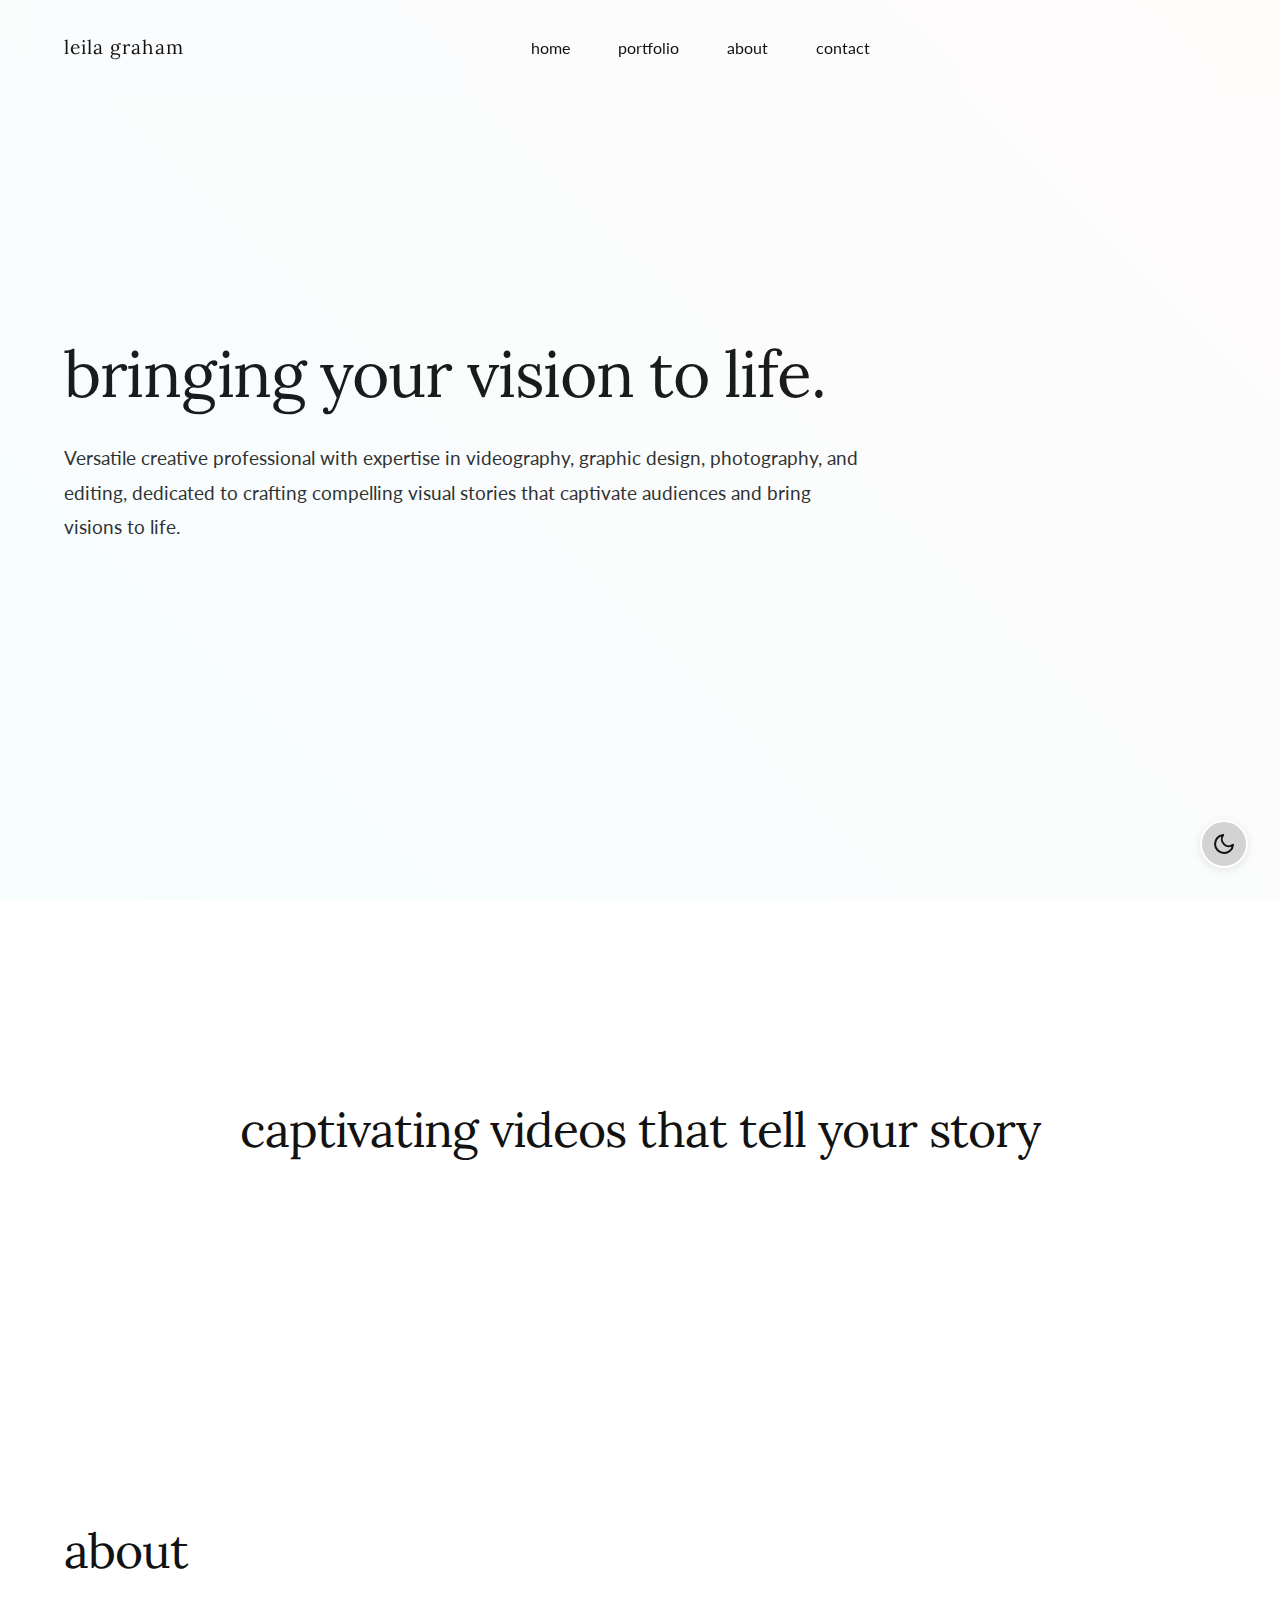
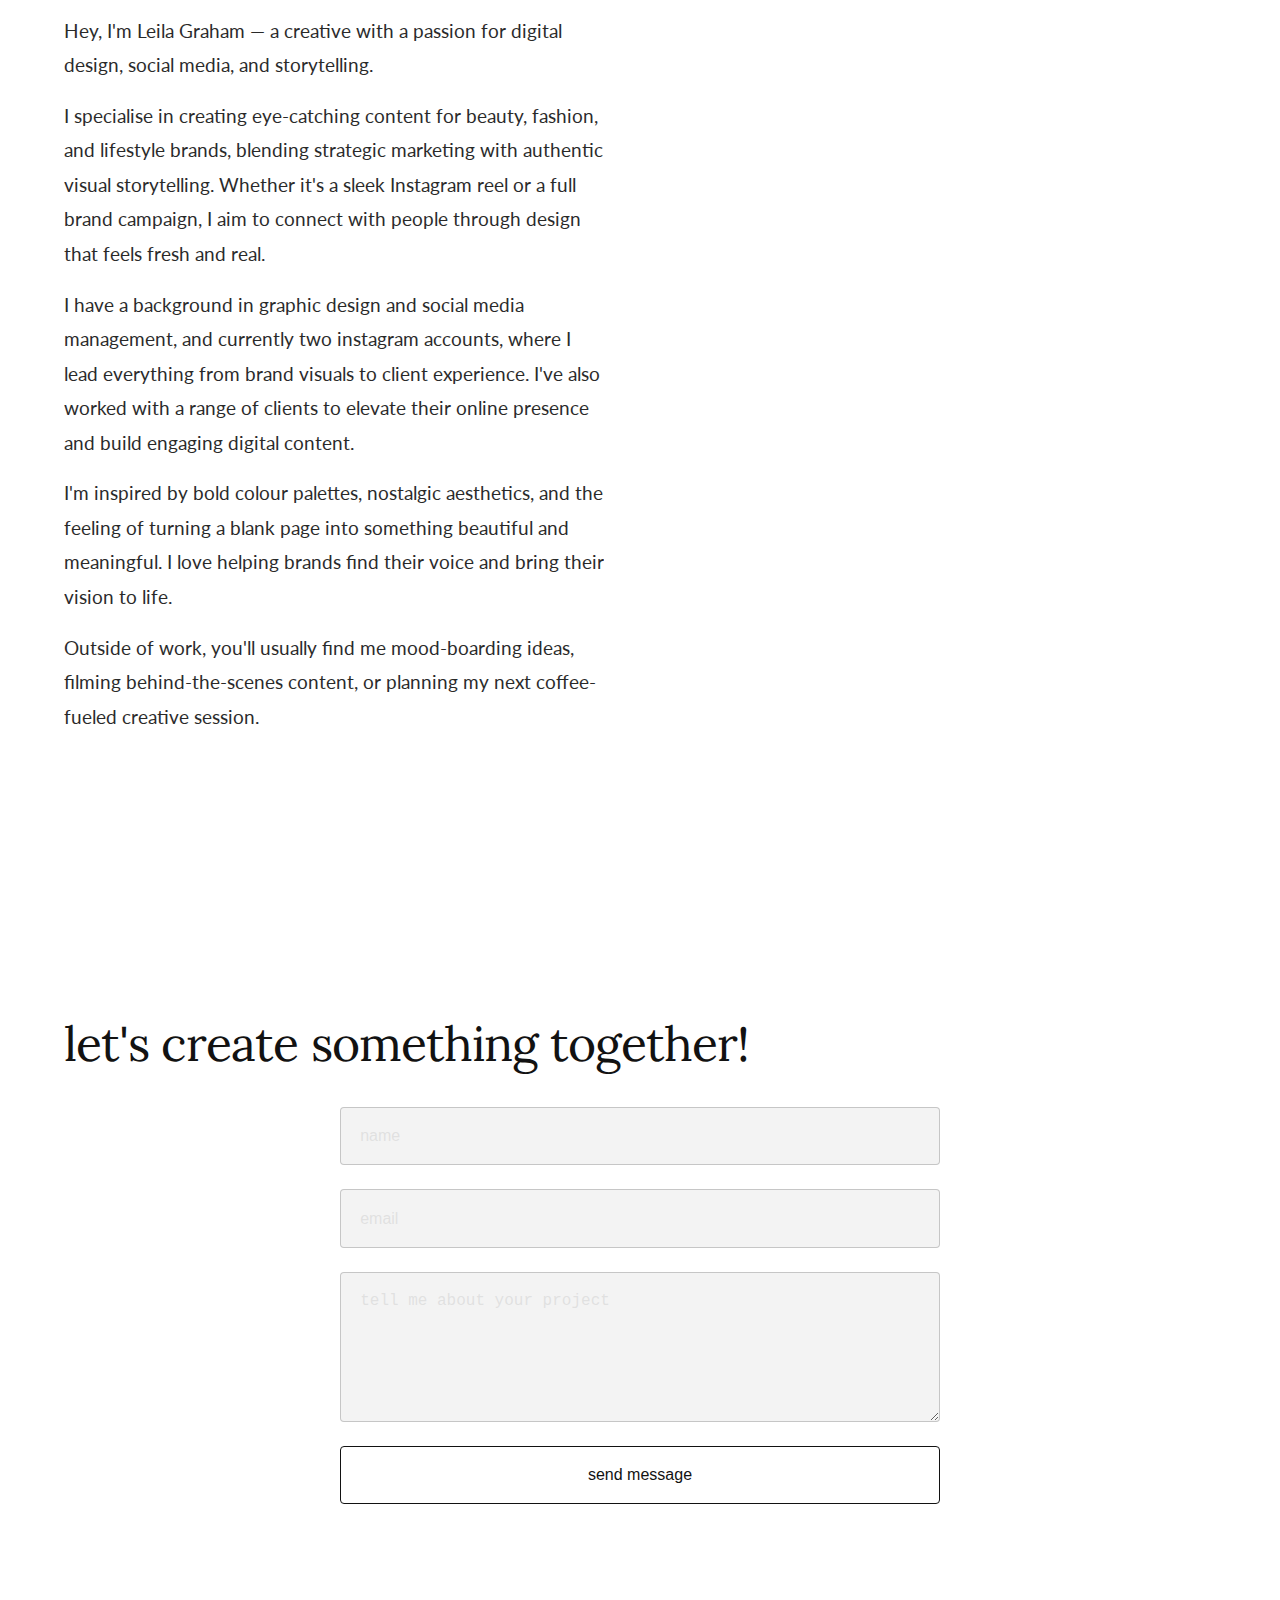
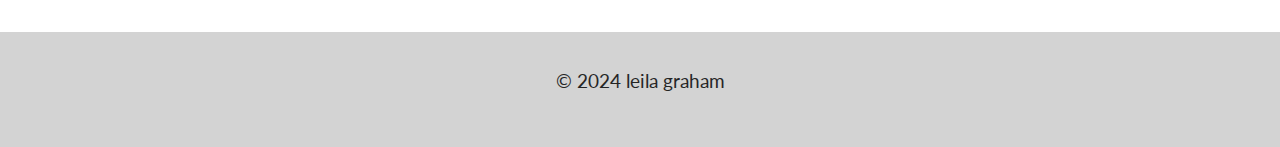
==== index.html @ dc93b9db "added back to top button" ====
<!DOCTYPE html>
<html lang="en">
  <head>
    <meta charset="UTF-8" />
    <meta name="viewport" content="width=device-width, initial-scale=1.0" />
    <title>Leila Graham Portfolio</title>
    <link rel="preconnect" href="https://fonts.googleapis.com">
    <link rel="preconnect" href="https://fonts.gstatic.com" crossorigin>
    <link href="https://fonts.googleapis.com/css2?family=Lato:wght@300;400;700&family=Lora:wght@400;500;600&display=swap" rel="stylesheet">
    <link rel="stylesheet" href="styles.css" />
  </head>
  <body>
    <!-- Theme Toggle Button -->
    <button class="theme-toggle" aria-label="Toggle dark mode">
      <svg
        class="moon-icon"
        xmlns="http://www.w3.org/2000/svg"
        width="24"
        height="24"
        viewBox="0 0 24 24"
        fill="none"
        stroke="currentColor"
        stroke-width="2"
        stroke-linecap="round"
        stroke-linejoin="round"
      >
        <path d="M21 12.79A9 9 0 1 1 11.21 3 7 7 0 0 0 21 12.79z"></path>
      </svg>
      <svg
        class="sun-icon"
        xmlns="http://www.w3.org/2000/svg"
        width="24"
        height="24"
        viewBox="0 0 24 24"
        fill="none"
        stroke="currentColor"
        stroke-width="2"
        stroke-linecap="round"
        stroke-linejoin="round"
      >
        <circle cx="12" cy="12" r="5"></circle>
        <line x1="12" y1="1" x2="12" y2="3"></line>
        <line x1="12" y1="21" x2="12" y2="23"></line>
        <line x1="4.22" y1="4.22" x2="5.64" y2="5.64"></line>
        <line x1="18.36" y1="18.36" x2="19.78" y2="19.78"></line>
        <line x1="1" y1="12" x2="3" y2="12"></line>
        <line x1="21" y1="12" x2="23" y2="12"></line>
        <line x1="4.22" y1="19.78" x2="5.64" y2="18.36"></line>
        <line x1="18.36" y1="5.64" x2="19.78" y2="4.22"></line>
      </svg>
    </button>

    <!-- Navigation -->
    <nav class="navbar">
      <div class="logo">Leila Graham</div>
      <ul class="nav-links">
        <li><a href="index.html">Home</a></li>
        <li><a href="portfolio.html">Portfolio</a></li>
        <li><a href="#about">About</a></li>
        <li><a href="#contact">Contact</a></li>
      </ul>
      <div class="burger">
        <div class="line1"></div>
        <div class="line2"></div>
        <div class="line3"></div>
      </div>
    </nav>

    <!-- Back to Top Button -->
    <button id="back-to-top" class="back-to-top" aria-label="Back to top">
      <svg xmlns="http://www.w3.org/2000/svg" width="24" height="24" viewBox="0 0 24 24" fill="none" stroke="currentColor" stroke-width="2" stroke-linecap="round" stroke-linejoin="round">
        <line x1="12" y1="19" x2="12" y2="5"></line>
        <polyline points="5 12 12 5 19 12"></polyline>
      </svg>
    </button>

    <main>
      <section id="home" class="hero">
        <div class="straight-container">
          <div class="straight-content">
            <h1>Bringing your vision to life.</h1>
            <p class="hero-text">
              Versatile creative professional with expertise in videography,
              graphic design, photography, and editing, dedicated to crafting
              compelling visual stories that captivate audiences and bring
              visions to life.
            </p>
          </div>
        </div>
      </section>

      <section id="tagline" class="tagline-section">
        <div class="straight-container">
          <div class="straight-content">
            <h2>Captivating videos that tell your story</h2>
          </div>
        </div>
      </section>

      <section id="about" class="about-section">
        <div class="straight-container">
          <div class="straight-content">
            <div class="about-grid">
              <div class="about-text">
                <h2>About</h2>
                <p>
                    Hey, I'm Leila Graham — a creative with a passion for digital design, social media, and storytelling.
                </p>
                <p>
                    I specialise in creating eye-catching content for beauty, fashion, and lifestyle brands, blending strategic marketing with authentic visual storytelling. Whether it's a sleek Instagram reel or a full brand campaign, I aim to connect with people through design that feels fresh and real.
                </p>
                <p>
                    I have a background in graphic design and social media management, and currently two instagram accounts, where I lead everything from brand visuals to client experience. I've also worked with a range of clients to elevate their online presence and build engaging digital content.
                </p>
                <p>
                    I'm inspired by bold colour palettes, nostalgic aesthetics, and the feeling of turning a blank page into something beautiful and meaningful. I love helping brands find their voice and bring their vision to life.
                </p>
                <p>
                    Outside of work, you'll usually find me mood-boarding ideas, filming behind-the-scenes content, or planning my next coffee-fueled creative session.
                </p>
              </div>
              <div class="about-image">
                <img
                  src="images/about-photo.png"
                  alt="Leila Graham taking photos in winter"
                  class="profile-image"
                />
              </div>
            </div>
          </div>
        </div>
      </section>

      <section id="contact" class="contact-section">
          <div class="straight-container">
          <div class="straight-content">
            <h2>Let's create something together!</h2>
            <form id="contact-form" action="https://formspree.io/f/xaneavwg" method="POST">
              <input type="text" name="name" placeholder="name" required />
              <input type="email" name="_replyto" placeholder="email" required />
              <textarea
                name="message"
                placeholder="tell me about your project"
                required
              ></textarea>
              <!-- Honeypot field to prevent spam -->
              <input type="text" name="_gotcha" style="display:none" />
              <button type="submit">send message</button>
            </form>
          </div>
        </div>
      </section>
    </main>

    <footer>
      <div class="footer-content">
        <p>&copy; 2024 leila graham</p>
      </div>
    </footer>

    <script src="script.js"></script>
  </body>
</html>
---- styles.css ----
/* Reset and base styles */
* {
  margin: 0;
  padding: 0;
  box-sizing: border-box;
}

:root {
  /* Light theme colors */
  --dark-grey: #121212;
  --light-grey: #d3d3d3;
  --white: #ffffff;
  --accent-teal: #ffffff;
  --accent-pink: #ffb6c1;

  /* Theme-specific colors */
  --bg-primary: var(--white);
  --bg-secondary: var(--light-grey);
  --text-primary: var(--dark-grey);
  --text-secondary: var(--light-grey);
  --overlay-bg: rgba(18, 18, 18, 0.8);
  --nav-bg: rgba(255, 255, 255, 0.95);
  --input-bg: rgba(18, 18, 18, 0.05);
  --input-border: rgba(18, 18, 18, 0.2);

  --transition-smooth: cubic-bezier(0.4, 0, 0.2, 1);
}

/* Dark theme colors */
[data-theme="dark"] {
  --bg-primary: var(--dark-grey);
  --bg-secondary: #1a1a1a;
  --text-primary: var(--white);
  --text-secondary: var(--light-grey);
  --overlay-bg: rgba(0, 0, 0, 0.8);
  --nav-bg: rgba(18, 18, 18, 0.95);
  --input-bg: rgba(255, 255, 255, 0.05);
  --input-border: rgba(255, 255, 255, 0.2);
}

/* Theme transition */
*,
*::before,
*::after {
  transition: background-color 0.3s var(--transition-smooth),
    color 0.3s var(--transition-smooth),
    border-color 0.3s var(--transition-smooth),
    box-shadow 0.3s var(--transition-smooth);
}

html {
  scroll-behavior: smooth;
  font-size: 16px;
}

body {
  font-family: 'Lato', sans-serif;
  line-height: 1.6;
  color: var(--text-primary);
  background-color: var(--bg-primary);
  overflow-x: hidden;
  -webkit-font-smoothing: antialiased;
  -moz-osx-font-smoothing: grayscale;
}

/* Typography */
h1,
h2,
h3 {
  font-family: 'Lora', serif;
  font-weight: 400;
  text-transform: lowercase;
  letter-spacing: -0.02em;
}

h1 {
  font-size: clamp(2.5rem, 5vw, 4.5rem);
  line-height: 1.1;
  margin-bottom: 2rem;
}

h2 {
  font-size: clamp(2rem, 4vw, 3rem);
  margin-bottom: 1.5rem;
}

p {
  font-size: clamp(1rem, 2vw, 1.2rem);
  line-height: 1.8;
  margin-bottom: 1rem;
  opacity: 0.9;
}

/* Navigation */
.navbar {
  position: fixed;
  top: 0;
  width: 100%;
  display: flex;
  justify-content: space-between;
  align-items: center;
  padding: 2rem 5%;
  background-color: transparent;
  z-index: 1000;
  transition: all 0.4s var(--transition-smooth);
  backdrop-filter: blur(10px);
  -webkit-backdrop-filter: blur(10px);
}

.navbar.scrolled {
  padding: 1.5rem 5%;
  background-color: var(--nav-bg);
  box-shadow: 0 2px 20px rgba(0, 0, 0, 0.1);
}

.logo {
  font-family: 'Lora', serif;
  font-size: 1.2rem;
  font-weight: 400;
  text-transform: lowercase;
  letter-spacing: 1px;
  color: var(--text-primary);
}

.nav-links {
  display: flex;
  list-style: none;
  gap: 3rem;
}

.nav-links a,
.contact-link {
  text-decoration: none;
  color: var(--text-primary);
  text-transform: lowercase;
  font-size: 1rem;
  transition: all 0.3s var(--transition-smooth);
  position: relative;
}

.nav-links a::after,
.contact-link::after {
  content: "";
  position: absolute;
  bottom: -4px;
  left: 0;
  width: 0;
  height: 1px;
  background-color: var(--accent-teal);
  transition: width 0.3s var(--transition-smooth);
}

.nav-links a:hover::after,
.contact-link:hover::after {
  width: 100%;
}

/* Sections (formerly diagonal) */
.straight-container {
  position: relative;
  width: 100%;
  overflow: hidden;
  background-color: var(--bg-primary);
}

.straight-container::before {
  content: "";
  position: absolute;
  top: 0;
  left: 0;
  right: 0;
  bottom: 0;
  transform: none !important;
  background-color: var(--bg-primary);
  z-index: -1;
}

.straight-content {
  max-width: 1400px;
  margin: 0 auto;
  padding: 8rem 5%;
}

/* Override any remaining diagonal transforms */
.straight-container,
.straight-container::before,
.tagline-section .straight-container::before,
.work-section .straight-container::before,
.about-section .straight-container::before,
.contact-section .straight-container::before {
  transform: none !important;
}

/* Section specific overrides */
.tagline-section,
.work-section,
.about-section,
.contact-section {
  background-color: var(--bg-primary);
}

.tagline-section .straight-container,
.work-section .straight-container,
.about-section .straight-container,
.contact-section .straight-container {
  background-color: inherit;
}

/* Hero Section */
.hero {
  min-height: 100vh;
  display: flex;
  align-items: center;
  background-color: var(--bg-primary);
  position: relative;
}

.hero::after {
  content: "";
  position: absolute;
  top: 0;
  left: 0;
  width: 100%;
  height: 100%;
  background: linear-gradient(
    45deg,
    rgba(80, 216, 215, 0.05),
    rgba(255, 182, 193, 0.05)
  );
  pointer-events: none;
}

.hero-text {
  max-width: 800px;
  margin-top: 2rem;
  color: var(--text-primary);
  position: relative;
}

/* Tagline Section */
.tagline-section {
  background-color: var(--bg-secondary);
  color: var(--text-primary);
  text-align: center;
}

.tagline-section .straight-container {
  background-color: var(--bg-secondary);
}

.tagline-section .straight-container::before {
  background-color: var(--bg-secondary);
}

.tagline-section .straight-content {
  padding: 12rem 5%;
}

/* Work Section */
.work-section {
  background-color: var(--bg-primary);
}

.work-section .straight-container {
  background-color: var(--bg-primary);
}

.work-section .straight-container::before {
  background-color: var(--bg-primary);
}

.work-grid {
  display: grid;
  grid-template-columns: repeat(auto-fit, minmax(350px, 1fr));
  gap: 2rem;
  margin-top: 4rem;
}

.work-item {
  position: relative;
  overflow: hidden;
  aspect-ratio: 4/3;
  cursor: pointer;
  border-radius: 4px;
  box-shadow: 0 4px 20px rgba(0, 0, 0, 0.2);
  transition: transform 0.4s var(--transition-smooth);
}

.work-item:hover {
  transform: translateY(-10px);
}

.work-image {
  width: 100%;
  height: 100%;
  object-fit: cover;
  transition: transform 0.6s var(--transition-smooth);
}

.work-item:hover .work-image {
  transform: scale(1.05);
}

.work-overlay {
  position: absolute;
  top: 0;
  left: 0;
  width: 100%;
  height: 100%;
  background: var(--overlay-bg);
  display: flex;
  flex-direction: column;
  justify-content: flex-end;
  align-items: flex-start;
  opacity: 0;
  transition: opacity 0.4s var(--transition-smooth);
  padding: 2rem;
  text-align: left;
  color: var(--white);
}

.work-item:hover .work-overlay {
  opacity: 1;
}

.work-overlay h3 {
  font-size: 1.5rem;
  margin-bottom: 0.5rem;
  transform: translateY(20px);
  transition: transform 0.4s var(--transition-smooth);
  color: var(--accent-teal);
}

.work-overlay p {
  font-size: 1rem;
  transform: translateY(20px);
  transition: transform 0.4s var(--transition-smooth);
  opacity: 0.9;
}

.work-item:hover .work-overlay h3,
.work-item:hover .work-overlay p {
  transform: translateY(0);
}

/* About Section */
.about-section {
  background-color: var(--bg-secondary);
}

.about-section .straight-container {
  background-color: var(--bg-secondary);
}

.about-section .straight-container::before {
  background-color: var(--bg-secondary);
}

.about-grid {
  display: grid;
  grid-template-columns: 1fr 1fr;
  gap: 4rem;
  align-items: center;
}

.profile-image {
  width: 100%;
  height: auto;
  object-fit: cover;
  filter: grayscale(100%);
  transition: all 0.5s var(--transition-smooth);
  border-radius: 4px;
  box-shadow: 0 4px 20px rgba(0, 0, 0, 0.1);
}

.profile-image:hover {
  filter: grayscale(0%);
  transform: scale(1.02);
}

/* Image Loading Animation */
.work-image,
.profile-image {
  opacity: 0;
  animation: imageLoad 0.5s ease forwards;
}

@keyframes imageLoad {
  from {
    opacity: 0;
    transform: scale(1.05);
  }
  to {
    opacity: 1;
    transform: scale(1);
  }
}

/* Contact Section */
.contact-section {
  background-color: var(--bg-secondary);
  color: var(--text-primary);
}

.contact-section .straight-container {
  background-color: var(--bg-secondary);
}

.contact-section .straight-container::before {
  background-color: var(--bg-secondary);
}

#contact-form {
  max-width: 600px;
  margin: 0 auto;
  display: flex;
  flex-direction: column;
  gap: 1.5rem;
}

#contact-form input,
#contact-form textarea {
  width: 100%;
  padding: 1.2rem;
  background: var(--input-bg);
  border: 1px solid var(--input-border);
  color: var(--text-primary);
  font-size: 1rem;
  border-radius: 4px;
  transition: all 0.3s var(--transition-smooth);
}

#contact-form input:focus,
#contact-form textarea:focus {
  outline: none;
  border-color: var(--accent-teal);
  background: var(--input-bg);
}

#contact-form input::placeholder,
#contact-form textarea::placeholder {
  color: rgba(211, 211, 211, 0.6);
}

#contact-form textarea {
  height: 150px;
  resize: vertical;
}

#contact-form button {
  padding: 1.2rem 2.5rem;
  background: var(--white);
  color: var(--dark-grey);
  border: 1px solid var(--dark-grey);
  border-radius: 4px;
  cursor: pointer;
  font-size: 1rem;
  text-transform: lowercase;
  font-weight: 500;
  transition: all 0.3s var(--transition-smooth);
  position: relative;
  overflow: hidden;
}

#contact-form button:hover {
  background: var(--dark-grey);
  color: var(--white);
}

#contact-form button span {
  position: relative;
  z-index: 1;
}

/* Dark mode button styles */
[data-theme="dark"] #contact-form button {
  background: var(--dark-grey);
  color: var(--white);
  border-color: var(--white);
}

[data-theme="dark"] #contact-form button:hover {
  background: var(--white);
  color: var(--dark-grey);
}

/* Custom Cursor */
.cursor {
  width: 30px;
  height: 30px;
  border: 2px solid var(--white);
  border-radius: 50%;
  position: fixed;
  pointer-events: none;
  z-index: 9999;
  transition: all 0.1s ease;
  transition-property: width, height, border;
  will-change: width, height, transform, border;
  transform: translate(-50%, -50%);
  display: none;
}

.cursor.hover {
  width: 50px;
  height: 50px;
  border-width: 1px;
}

/* Footer */
footer {
  background-color: var(--bg-secondary);
  color: var(--text-primary);
  text-align: center;
  padding: 2rem;
}

/* Animations */
@keyframes fadeIn {
  from {
    opacity: 0;
    transform: translateY(20px);
  }
  to {
    opacity: 1;
    transform: translateY(0);
  }
}

.animate {
  animation: fadeIn 1s var(--transition-smooth) forwards;
}

/* Media Queries */
@media screen and (max-width: 768px) {
  .navbar {
    padding: 1.5rem 5%;
    background-color: rgba(255, 255, 255, 0.98);
  }

  .nav-links {
    gap: 1.5rem;
  }

  .about-grid {
    grid-template-columns: 1fr;
    gap: 2rem;
  }

  .straight-content {
    padding: 6rem 5%;
  }

  .work-grid {
    grid-template-columns: 1fr;
    gap: 1.5rem;
  }

  .work-overlay {
    opacity: 1;
    background: linear-gradient(
      to top,
      rgba(18, 18, 18, 0.9),
      rgba(18, 18, 18, 0.6)
    );
  }

  .work-overlay h3,
  .work-overlay p {
    transform: translateY(0);
  }

  .cursor {
    display: none;
  }
}

/* Hover Effects */
.hover-effect {
  transition: transform 0.3s ease;
}

.hover-effect:hover {
  transform: scale(1.05);
}

/* Theme Toggle Button */
.theme-toggle {
  position: fixed;
  bottom: 2rem;
  right: 2rem;
  width: 48px;
  height: 48px;
  border-radius: 50%;
  background: var(--bg-secondary);
  border: 2px solid var(--accent-teal);
  color: var(--text-primary);
  cursor: pointer;
  display: flex !important;
  align-items: center;
  justify-content: center;
  z-index: 99999;
  transition: all 0.3s var(--transition-smooth);
  padding: 0;
  box-shadow: 0 2px 10px rgba(0, 0, 0, 0.1);
  outline: none;
}

.theme-toggle:hover {
  transform: scale(1.1);
  background: var(--accent-teal);
  color: var(--bg-primary);
  box-shadow: 0 4px 20px rgba(0, 0, 0, 0.2);
}

.theme-toggle svg {
  width: 24px;
  height: 24px;
  transition: transform 0.5s var(--transition-smooth);
  pointer-events: none;
  display: block;
}

.theme-toggle .sun-icon,
.theme-toggle .moon-icon {
  position: absolute;
  top: 50%;
  left: 50%;
  transform: translate(-50%, -50%);
  display: block;
}

[data-theme="dark"] .theme-toggle {
  background: var(--bg-primary);
  border-color: var(--accent-teal);
}

[data-theme="dark"] .theme-toggle:hover {
  background: var(--accent-teal);
  color: var(--bg-primary);
}

@media screen and (max-width: 768px) {
  .theme-toggle {
    bottom: 1rem;
    right: 1rem;
    width: 40px;
    height: 40px;
  }

  .theme-toggle svg {
    width: 20px;
    height: 20px;
  }
}

/* Dark theme specific adjustments */
[data-theme="dark"] .work-item {
  box-shadow: 0 4px 20px rgba(0, 0, 0, 0.4);
}

[data-theme="dark"] .profile-image {
  box-shadow: 0 4px 20px rgba(0, 0, 0, 0.4);
}

/* Ensure no transforms on any sections */
section,
.straight-container,
.straight-content,
.straight-container::before {
  transform: none !important;
  transition: none !important;
}

/* Section specific overrides */
.tagline-section,
.work-section,
.about-section,
.contact-section {
  background-color: var(--bg-primary);
}

.tagline-section .straight-container,
.work-section .straight-container,
.about-section .straight-container,
.contact-section .straight-container {
  background-color: inherit;
}

/* Back to Top Button */
.back-to-top {
  position: fixed;
  bottom: 2rem;
  left: 2rem;
  width: 48px;
  height: 48px;
  border-radius: 50%;
  background: var(--bg-secondary);
  border: 2px solid var(--accent-teal);
  color: var(--text-primary);
  cursor: pointer;
  display: flex;
  align-items: center;
  justify-content: center;
  z-index: 99998;
  transition: all 0.3s var(--transition-smooth);
  padding: 0;
  box-shadow: 0 2px 10px rgba(0, 0, 0, 0.1);
  opacity: 0;
  visibility: hidden;
  transform: translateY(20px);
}

.back-to-top.visible {
  opacity: 1;
  visibility: visible;
  transform: translateY(0);
}

.back-to-top:hover {
  transform: translateY(-5px);
  background: var(--accent-teal);
  color: var(--bg-primary);
  box-shadow: 0 4px 20px rgba(0, 0, 0, 0.2);
}

/* Dark theme adjustments */
[data-theme="dark"] .back-to-top {
  background: var(--bg-primary);
  border-color: var(--accent-teal);
}

[data-theme="dark"] .back-to-top:hover {
  background: var(--accent-teal);
  color: var(--bg-primary);
}

/* Mobile adjustments */
@media screen and (max-width: 768px) {
  .back-to-top {
    bottom: 1rem;
    left: 1rem;
    width: 40px;
    height: 40px;
  }
  
  .back-to-top svg {
    width: 20px;
    height: 20px;
  }
}
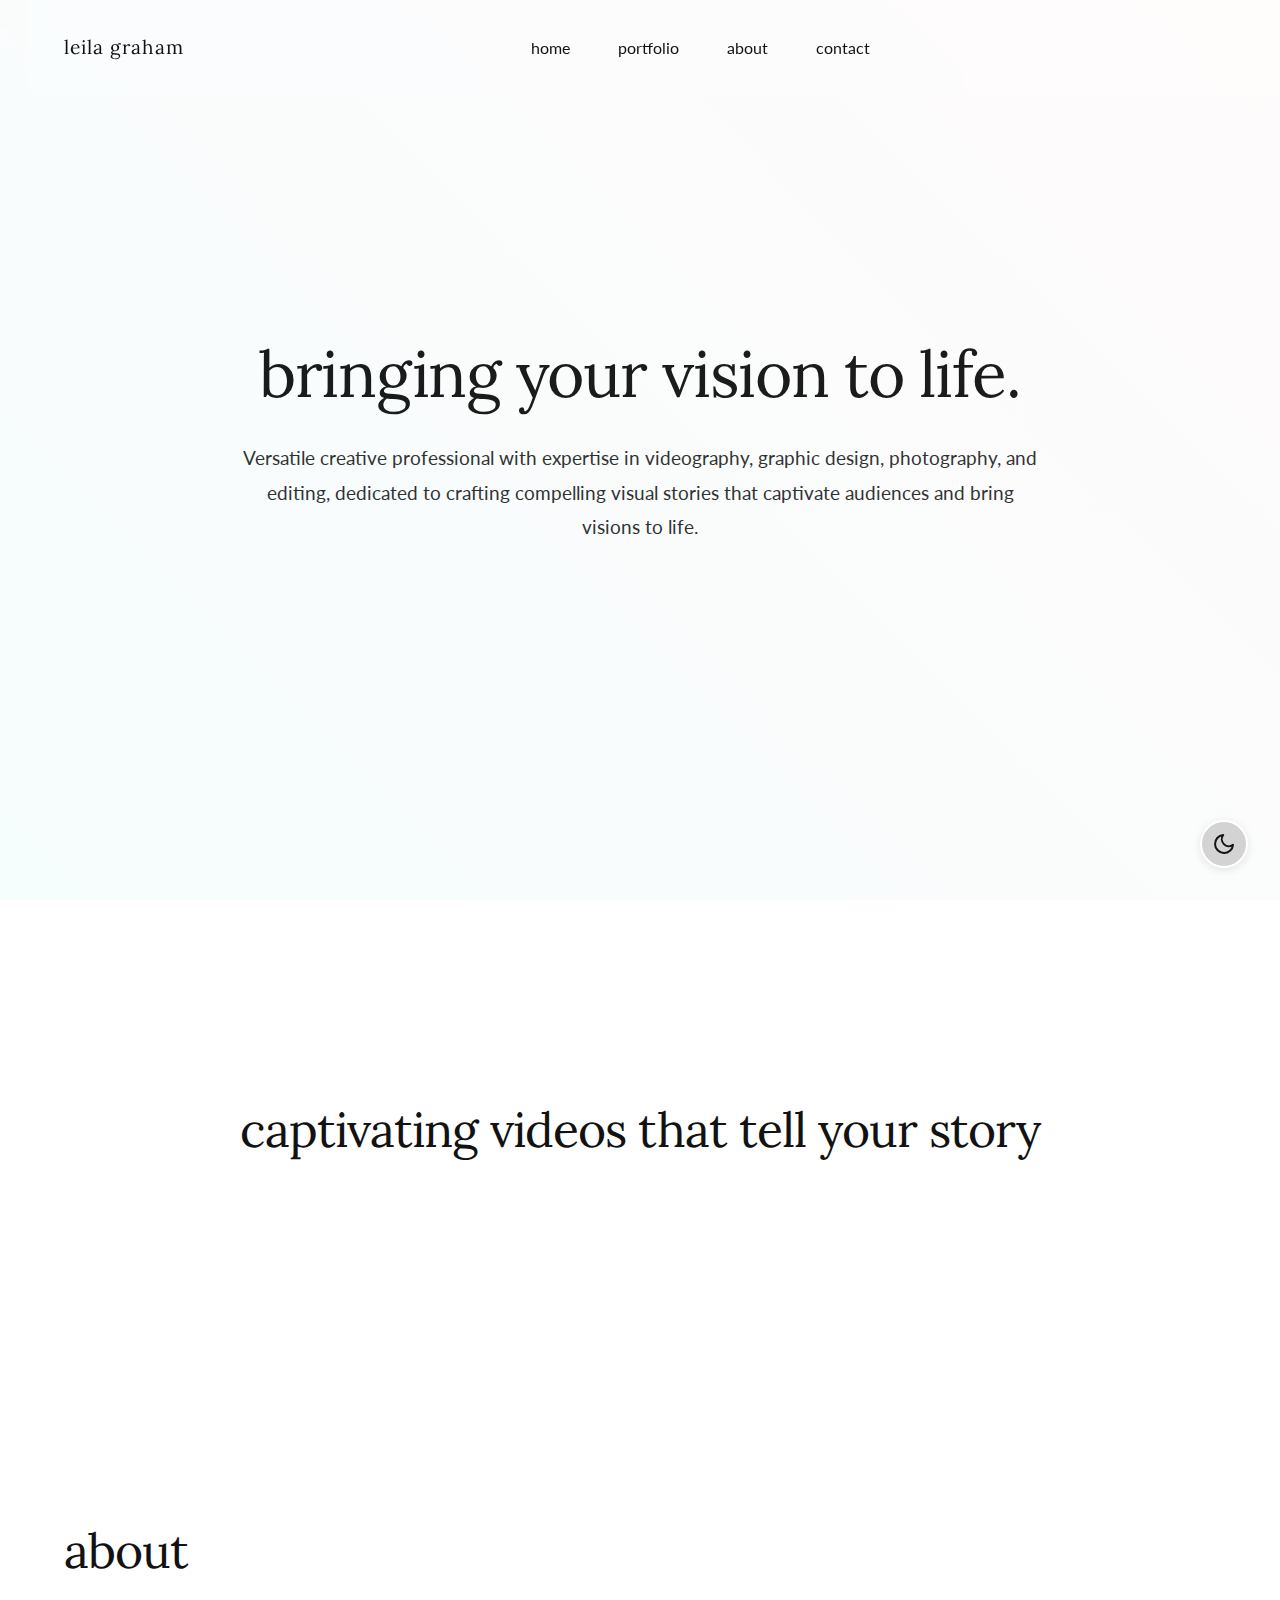
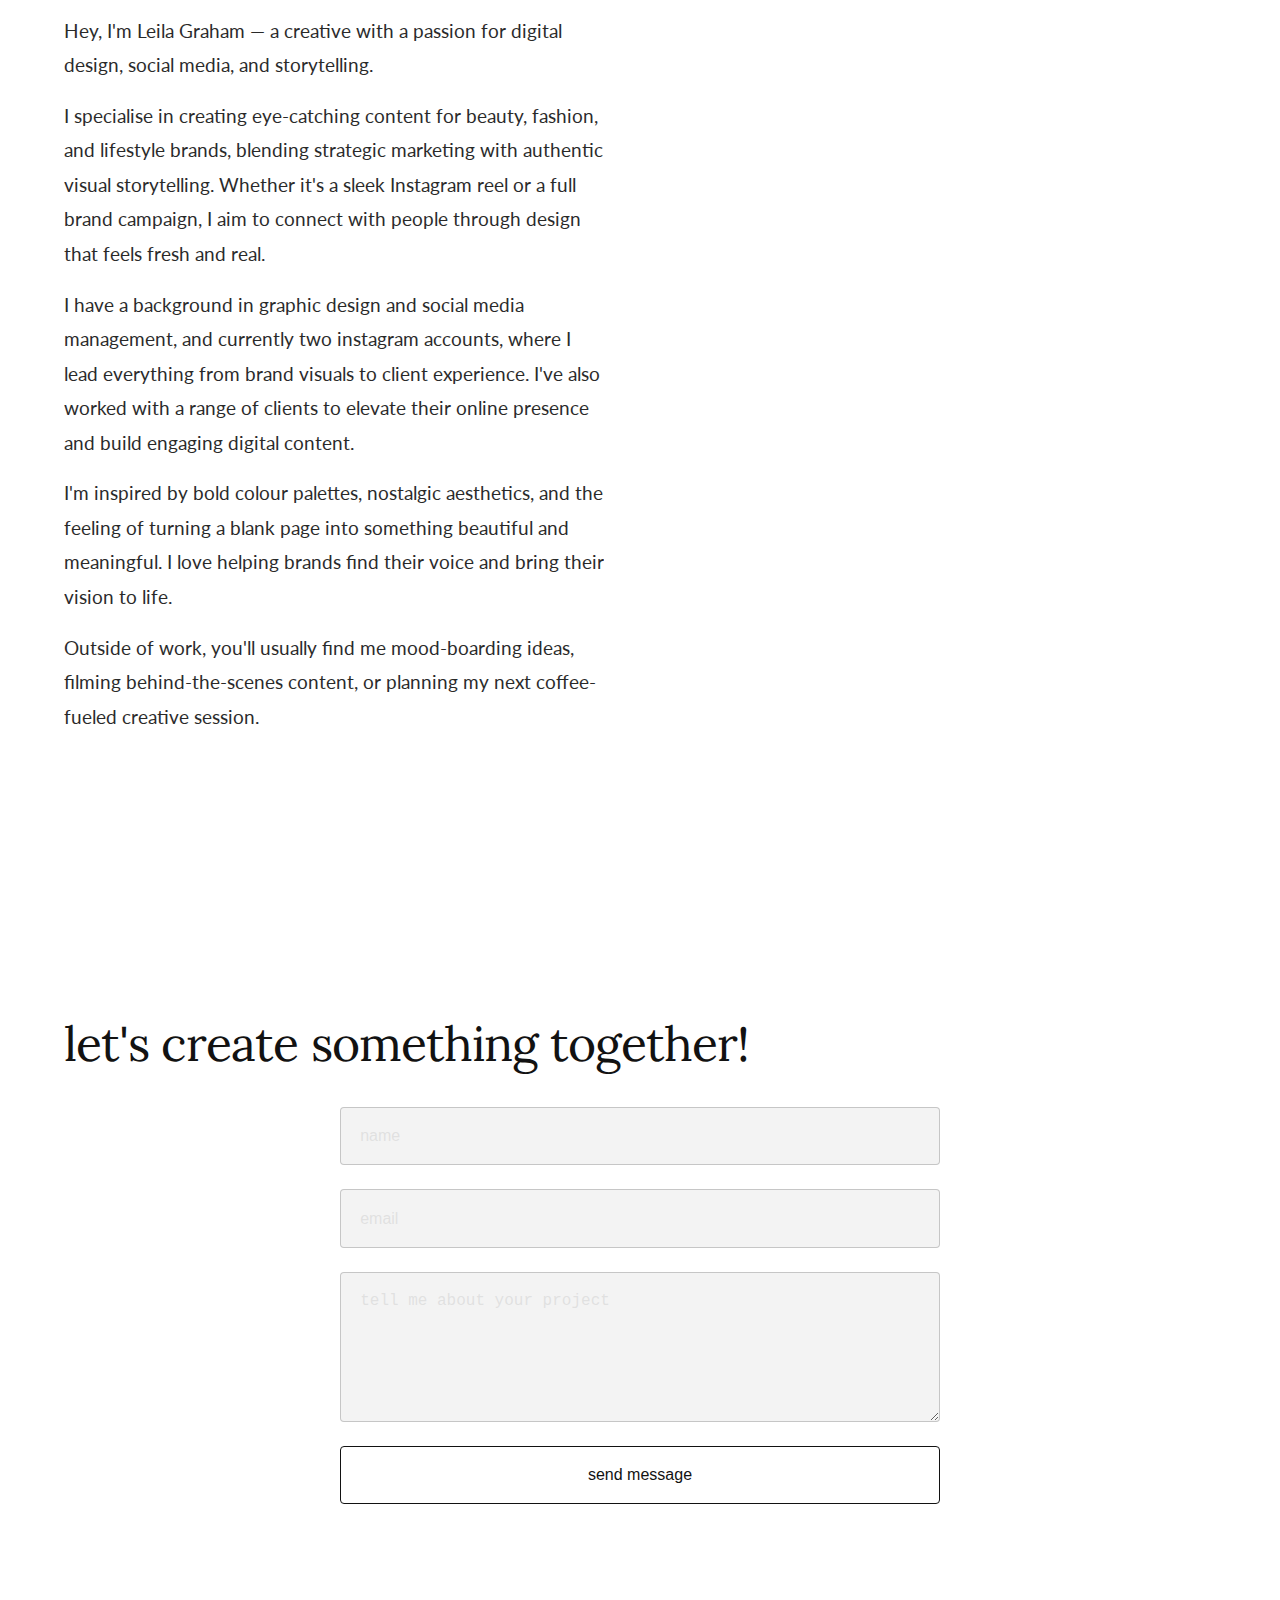
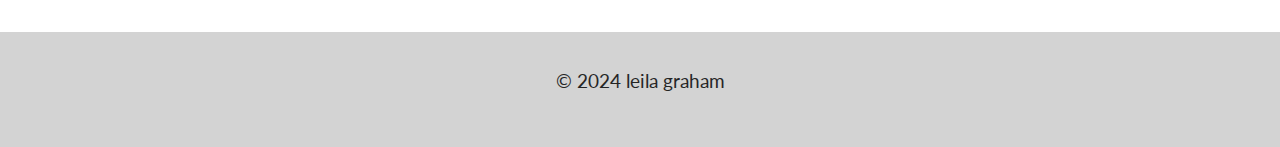
==== commit 6877903f: "styling" ====
--- a/index.html
+++ b/index.html
@@ -77,9 +77,9 @@
     <main>
       <section id="home" class="hero">
         <div class="straight-container">
-          <div class="straight-content">
+          <div class="straight-content" style="text-align: center;">
             <h1>Bringing your vision to life.</h1>
-            <p class="hero-text">
+            <p class="hero-text" style="margin-left: auto; margin-right: auto; max-width: 800px;">
               Versatile creative professional with expertise in videography,
               graphic design, photography, and editing, dedicated to crafting
               compelling visual stories that captivate audiences and bring
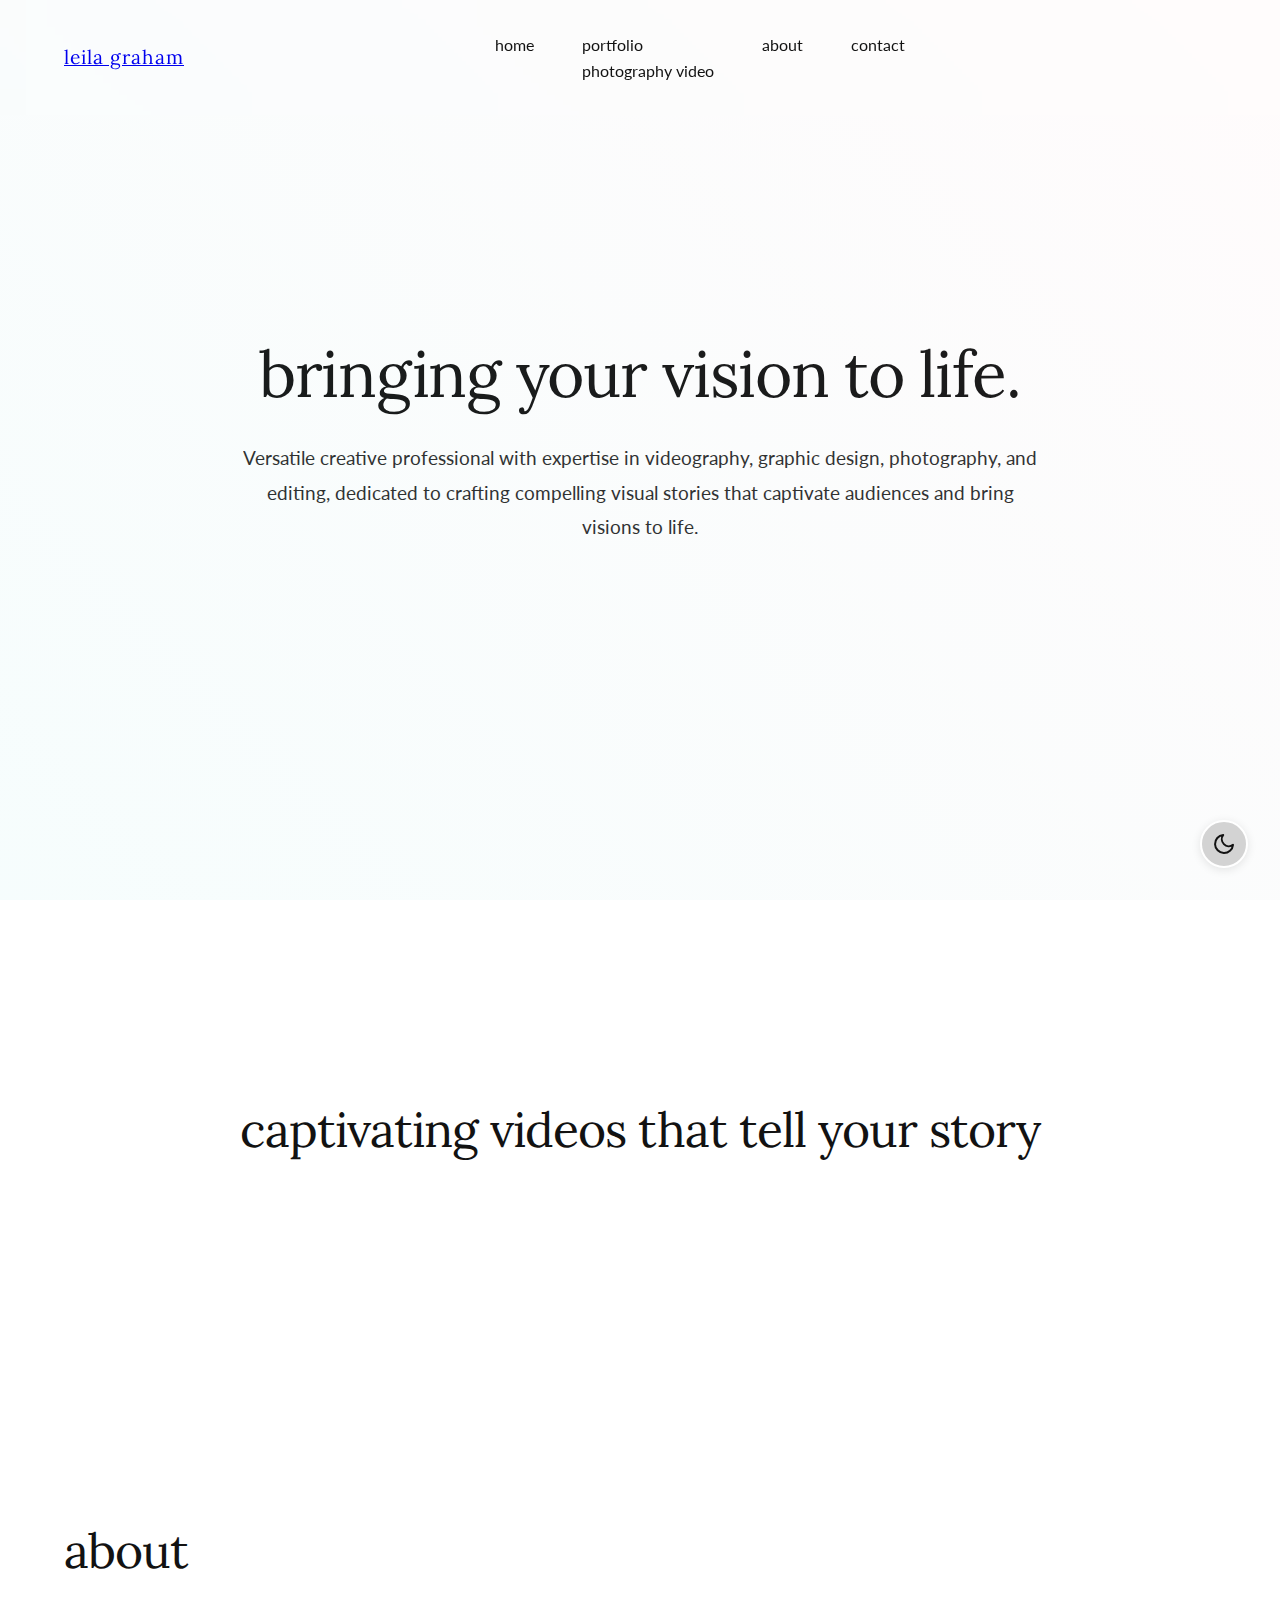
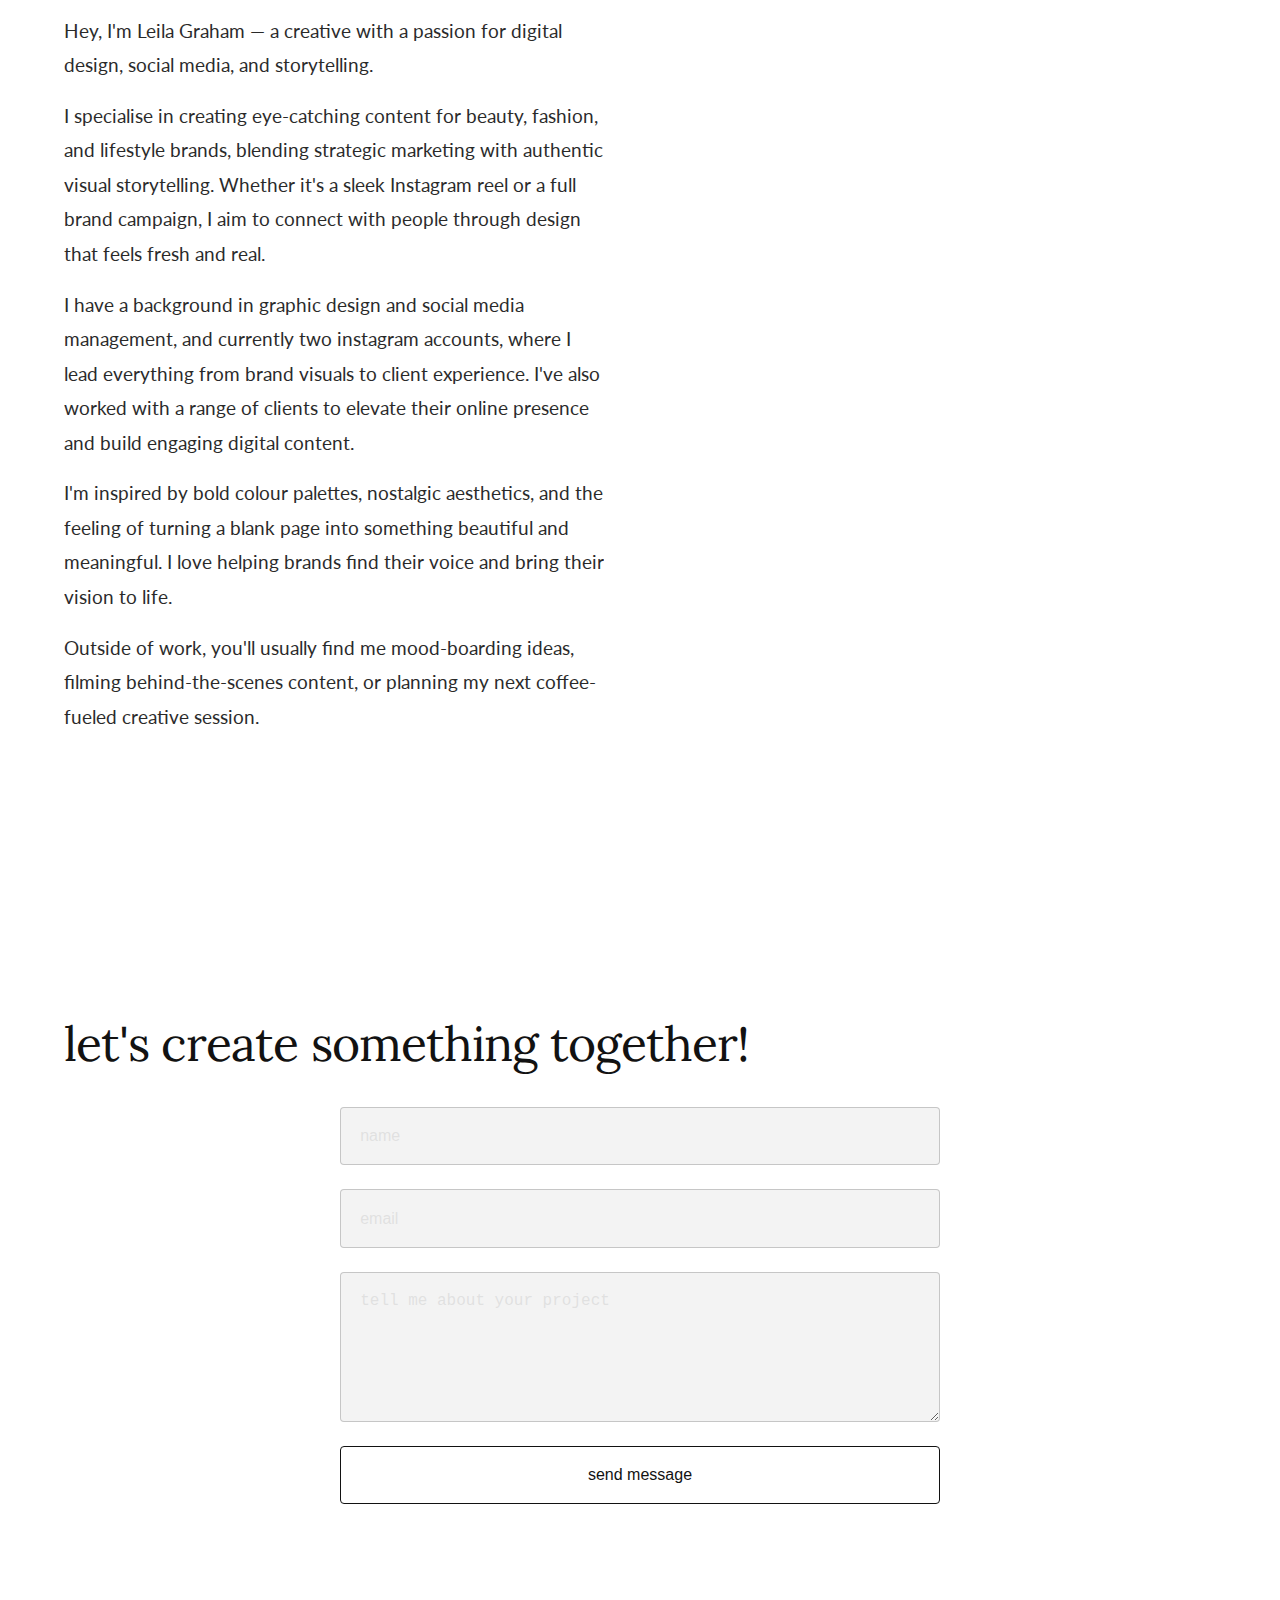
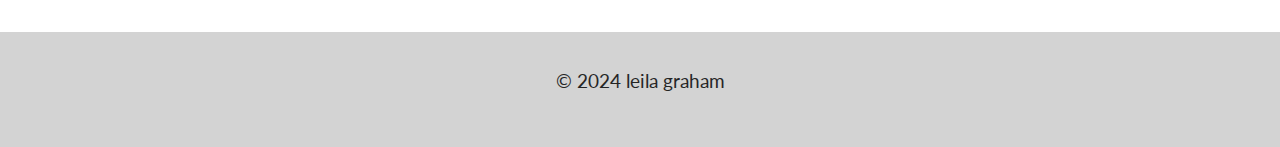
==== commit 4838baa4: "styling" ====
--- a/index.html
+++ b/index.html
@@ -8,8 +8,33 @@
     <link rel="preconnect" href="https://fonts.gstatic.com" crossorigin>
     <link href="https://fonts.googleapis.com/css2?family=Lato:wght@300;400;700&family=Lora:wght@400;500;600&display=swap" rel="stylesheet">
     <link rel="stylesheet" href="styles.css" />
+    <style>
+      .page-transition {
+        position: fixed;
+        top: 0;
+        left: 0;
+        width: 100%;
+        height: 100%;
+        background: var(--accent-teal);
+        transform: scaleY(0);
+        transform-origin: top;
+        z-index: 9999;
+        animation: none;
+      }
+
+      @keyframes pageTransitionIn {
+        from { transform: scaleY(0); }
+        to { transform: scaleY(1); }
+      }
+
+      @keyframes pageTransitionOut {
+        from { transform: scaleY(1); }
+        to { transform: scaleY(0); }
+      }
+    </style>
   </head>
   <body>
+    <div class="page-transition"></div>
     <!-- Theme Toggle Button -->
     <button class="theme-toggle" aria-label="Toggle dark mode">
       <svg
@@ -52,12 +77,18 @@
 
     <!-- Navigation -->
     <nav class="navbar">
-      <div class="logo">Leila Graham</div>
+      <div class="logo"><a href="index.html">Leila Graham</a></div>
       <ul class="nav-links">
         <li><a href="index.html">Home</a></li>
-        <li><a href="portfolio.html">Portfolio</a></li>
-        <li><a href="#about">About</a></li>
-        <li><a href="#contact">Contact</a></li>
+        <li class="dropdown">
+          <a href="portfolio.html">Portfolio</a>
+          <div class="dropdown-content">
+            <a href="photography portfolio.html">Photography</a>
+            <a href="video portfolio.html">Video</a>
+          </div>
+        </li>
+        <li><a href="about.html">About</a></li>
+        <li><a href="contact.html">Contact</a></li>
       </ul>
       <div class="burger">
         <div class="line1"></div>
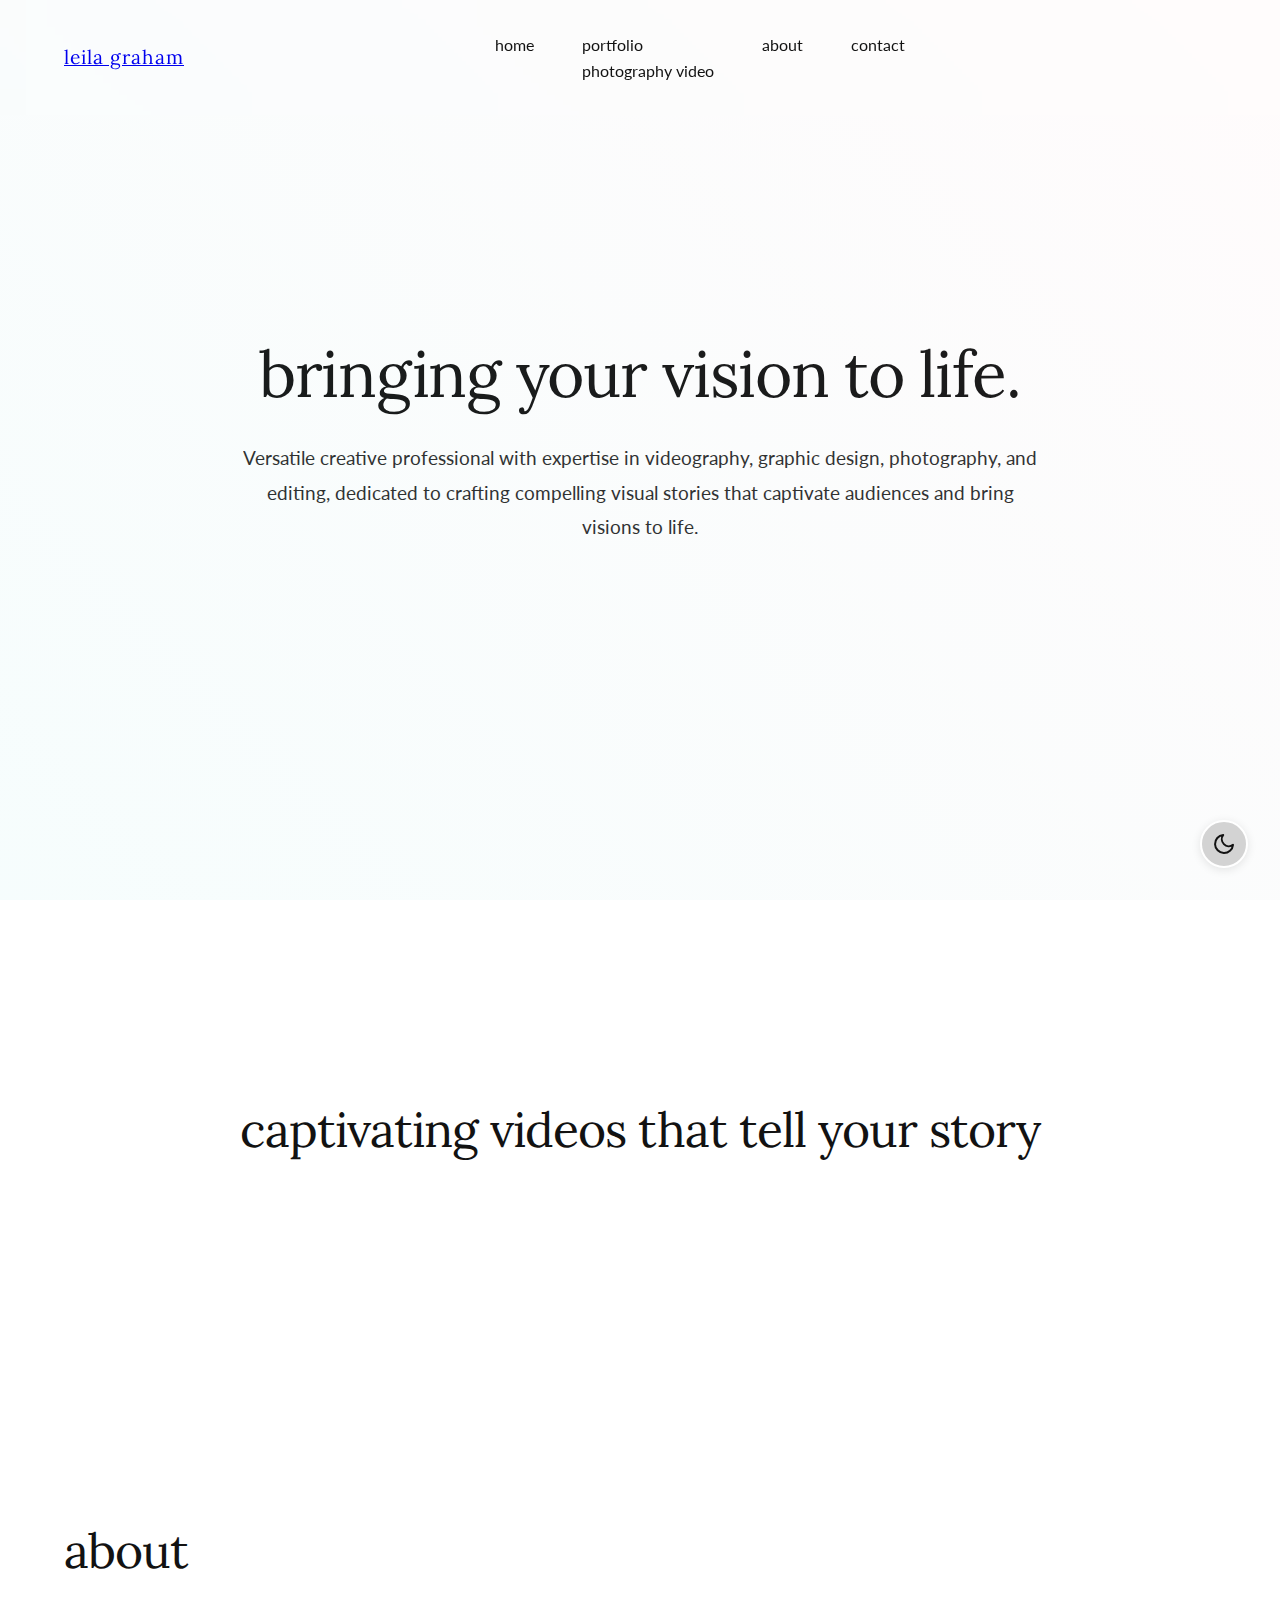
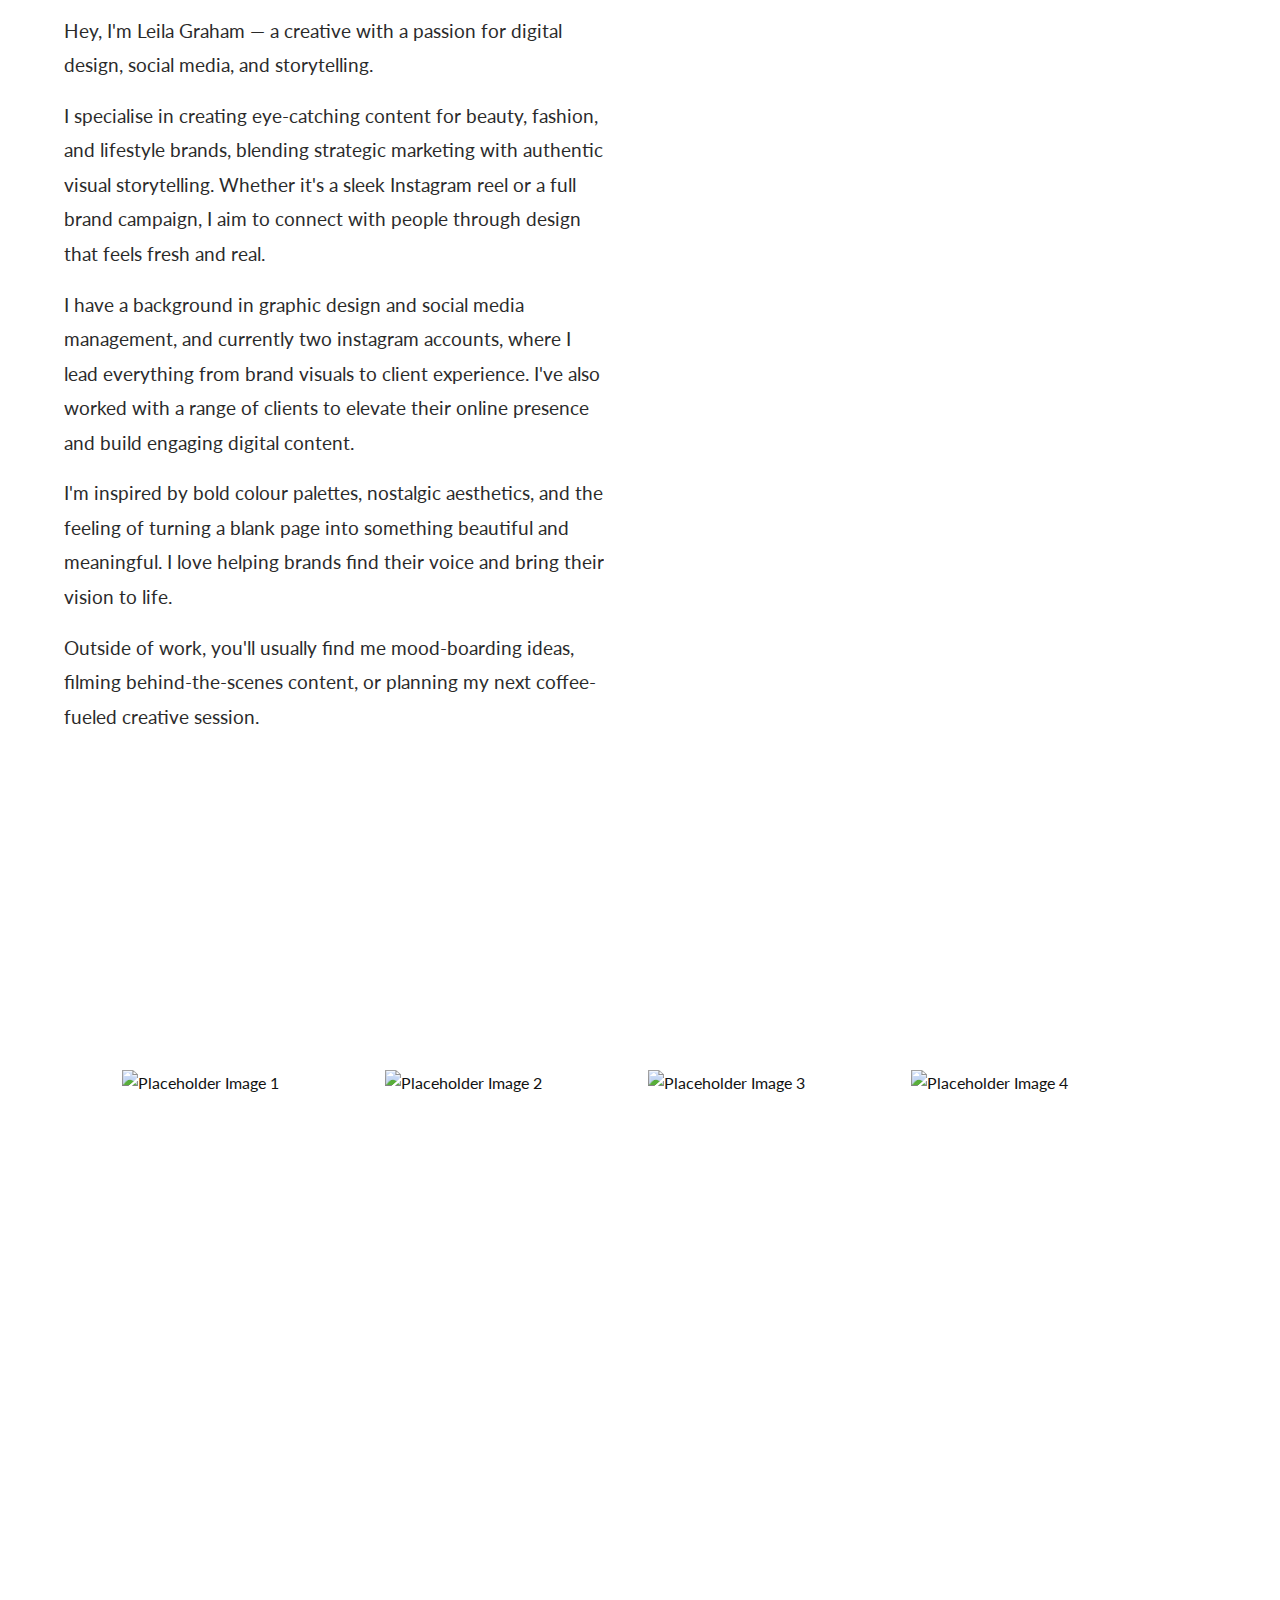
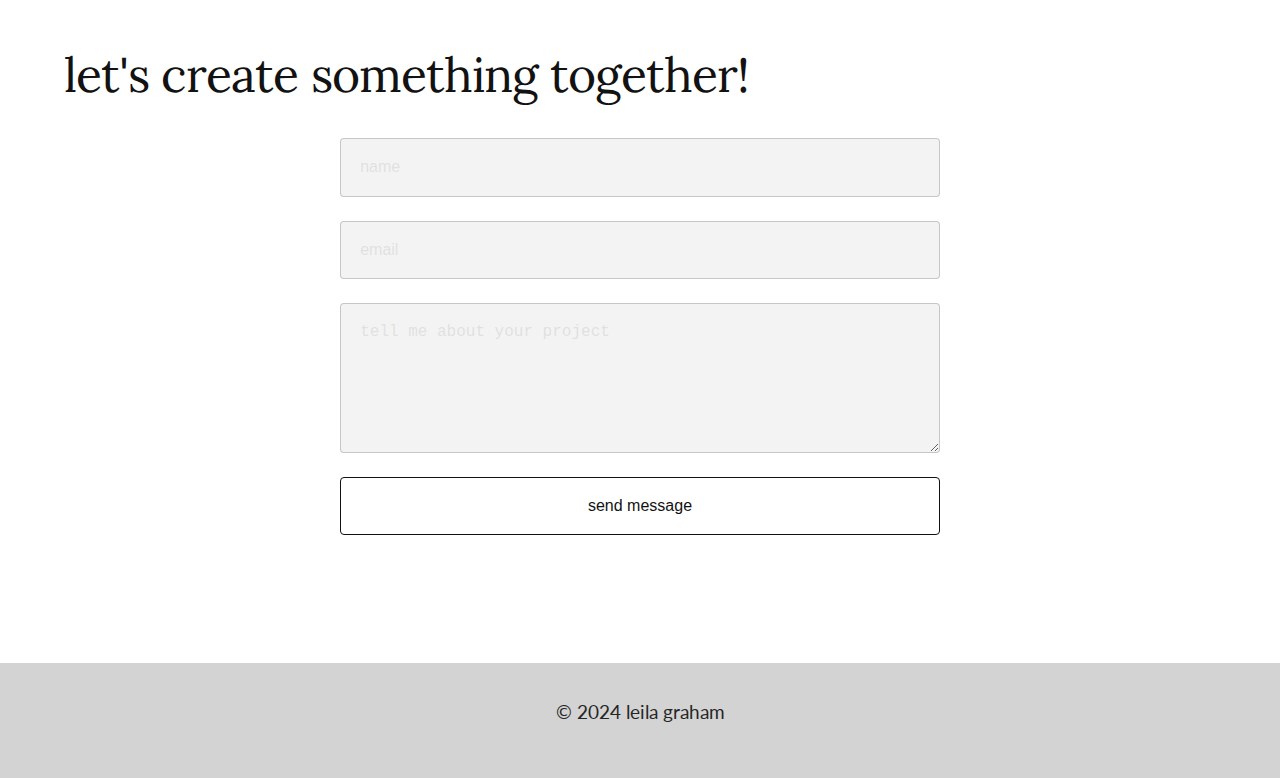
==== commit 98cddfff: "adding revisions" ====
--- a/index.html
+++ b/index.html
@@ -3,10 +3,30 @@
   <head>
     <meta charset="UTF-8" />
     <meta name="viewport" content="width=device-width, initial-scale=1.0" />
-    <title>Leila Graham Portfolio</title>
+    <title>Leila Graham - Creative Professional Portfolio</title>
+    
+    <!-- SEO Meta Tags -->
+    <meta name="description" content="Leila Graham - Creative professional specializing in videography, photography, and digital design. Creating compelling visual stories and authentic brand experiences." />
+    <meta name="keywords" content="videography, photography, digital design, creative portfolio, brand design, social media content, visual storytelling" />
+    <meta name="author" content="Leila Graham" />
+    
+    <!-- Open Graph / Social Media Meta Tags -->
+    <meta property="og:title" content="Leila Graham - Creative Portfolio" />
+    <meta property="og:description" content="Creative professional specializing in videography, photography, and digital design. Creating compelling visual stories and authentic brand experiences." />
+    <meta property="og:image" content="images/about-page.jpg" />
+    <meta property="og:url" content="https://leilagraham.com" /> <!-- Update with your actual domain -->
+    
+    <!-- Security Headers -->
+    <meta http-equiv="X-Frame-Options" content="DENY">
+    <meta http-equiv="X-Content-Type-Options" content="nosniff">
+    <meta http-equiv="Permissions-Policy" content="interest-cohort=()">
+    
+    <!-- Preload Critical Resources -->
     <link rel="preconnect" href="https://fonts.googleapis.com">
     <link rel="preconnect" href="https://fonts.gstatic.com" crossorigin>
     <link href="https://fonts.googleapis.com/css2?family=Lato:wght@300;400;700&family=Lora:wght@400;500;600&display=swap" rel="stylesheet">
+    <link rel="preload" href="styles.css" as="style">
+    
     <link rel="stylesheet" href="styles.css" />
     <style>
       .page-transition {
@@ -162,12 +182,58 @@
         </div>
       </section>
 
+      <!-- Image Grid Section -->
+      <section class="image-grid-section">
+        <div class="straight-container">
+          <div class="straight-content">
+            <div class="image-grid">
+              <img 
+                src="https://via.placeholder.com/400x400/f5f5f5/666666?text=Image+1" 
+                alt="Placeholder Image 1" 
+                class="grid-image"
+                loading="lazy"
+              />
+              <img 
+                src="https://via.placeholder.com/400x400/f5f5f5/666666?text=Image+2" 
+                alt="Placeholder Image 2" 
+                class="grid-image"
+                loading="lazy"
+              />
+              <img 
+                src="https://via.placeholder.com/400x400/f5f5f5/666666?text=Image+3" 
+                alt="Placeholder Image 3" 
+                class="grid-image"
+                loading="lazy"
+              />
+              <img 
+                src="https://via.placeholder.com/400x400/f5f5f5/666666?text=Image+4" 
+                alt="Placeholder Image 4" 
+                class="grid-image"
+                loading="lazy"
+              />
+            </div>
+          </div>
+        </div>
+      </section>
+
       <section id="contact" class="contact-section">
           <div class="straight-container">
           <div class="straight-content">
             <h2>Let's create something together!</h2>
-            <form id="contact-form" action="https://formspree.io/f/xaneavwg" method="POST">
-              <input type="text" name="name" placeholder="name" required />
+            <form id="contact-form" action="https://formspree.io/f/xaneavwg" method="POST" novalidate>
+              <div class="form-group">
+                <input 
+                  type="text" 
+                  name="name" 
+                  id="name"
+                  placeholder="name" 
+                  required 
+                  minlength="2"
+                  pattern="[A-Za-z\s]+"
+                  title="Please enter a valid name (letters and spaces only)"
+                />
+                <span class="error-message" id="name-error"></span>
+              </div>
               <input type="email" name="_replyto" placeholder="email" required />
               <textarea
                 name="message"
--- a/styles.css
+++ b/styles.css
@@ -748,3 +748,44 @@
     height: 20px;
   }
 }
+
+/* Image Grid Section */
+.image-grid-section {
+  padding: 4rem 0;
+  background-color: var(--bg-primary);
+}
+
+.image-grid {
+  display: grid;
+  grid-template-columns: repeat(4, 1fr);
+  gap: 1rem;
+  padding: 0 5%;
+  max-width: 1400px;
+  margin: 0 auto;
+}
+
+.grid-image {
+  width: 100%;
+  aspect-ratio: 1;
+  object-fit: cover;
+  transition: transform 0.3s ease;
+}
+
+.grid-image:hover {
+  transform: scale(1.02);
+}
+
+/* Responsive adjustments for image grid */
+@media screen and (max-width: 1024px) {
+  .image-grid {
+    grid-template-columns: repeat(2, 1fr);
+    gap: 0.8rem;
+  }
+}
+
+@media screen and (max-width: 480px) {
+  .image-grid {
+    grid-template-columns: 1fr;
+    gap: 0.5rem;
+  }
+}
--- a/styles.css
+++ b/styles.css
@@ -748,3 +748,44 @@
     height: 20px;
   }
 }
+
+/* Image Grid Section */
+.image-grid-section {
+  padding: 4rem 0;
+  background-color: var(--bg-primary);
+}
+
+.image-grid {
+  display: grid;
+  grid-template-columns: repeat(4, 1fr);
+  gap: 1rem;
+  padding: 0 5%;
+  max-width: 1400px;
+  margin: 0 auto;
+}
+
+.grid-image {
+  width: 100%;
+  aspect-ratio: 1;
+  object-fit: cover;
+  transition: transform 0.3s ease;
+}
+
+.grid-image:hover {
+  transform: scale(1.02);
+}
+
+/* Responsive adjustments for image grid */
+@media screen and (max-width: 1024px) {
+  .image-grid {
+    grid-template-columns: repeat(2, 1fr);
+    gap: 0.8rem;
+  }
+}
+
+@media screen and (max-width: 480px) {
+  .image-grid {
+    grid-template-columns: 1fr;
+    gap: 0.5rem;
+  }
+}
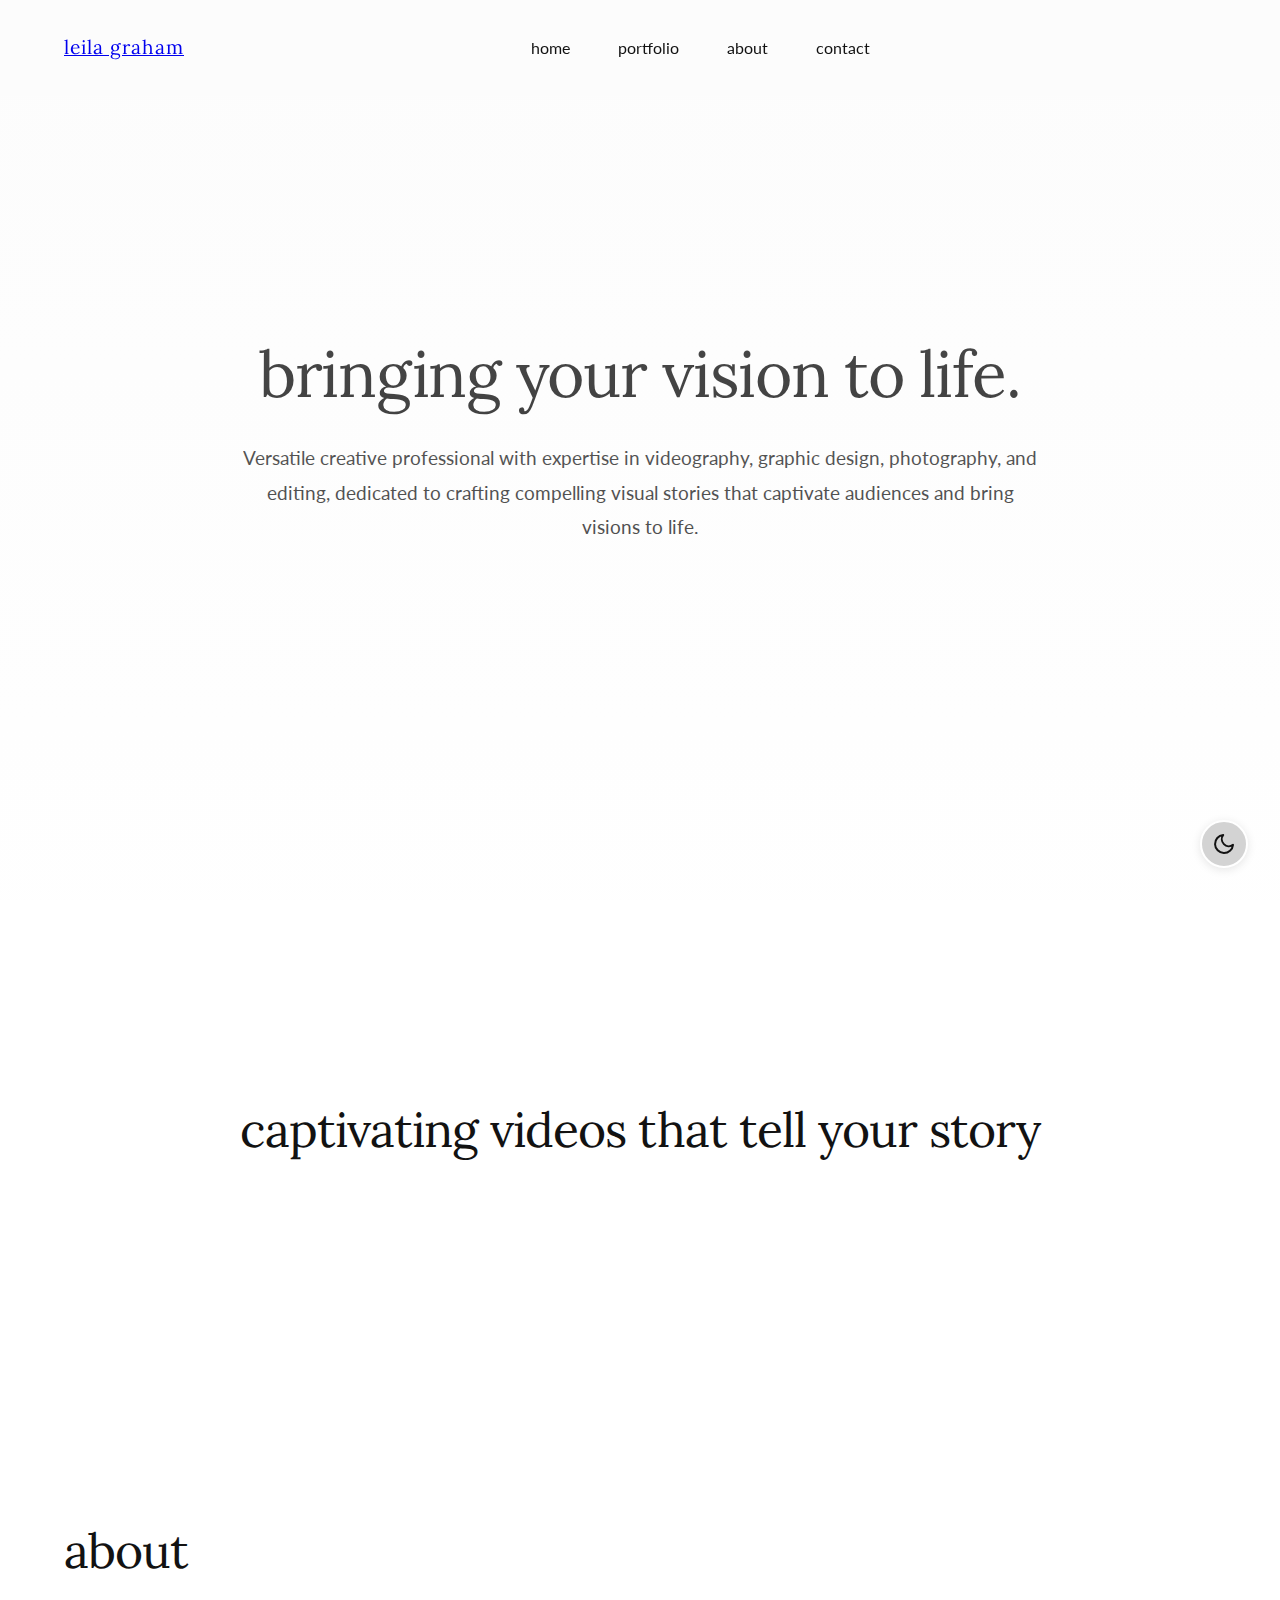
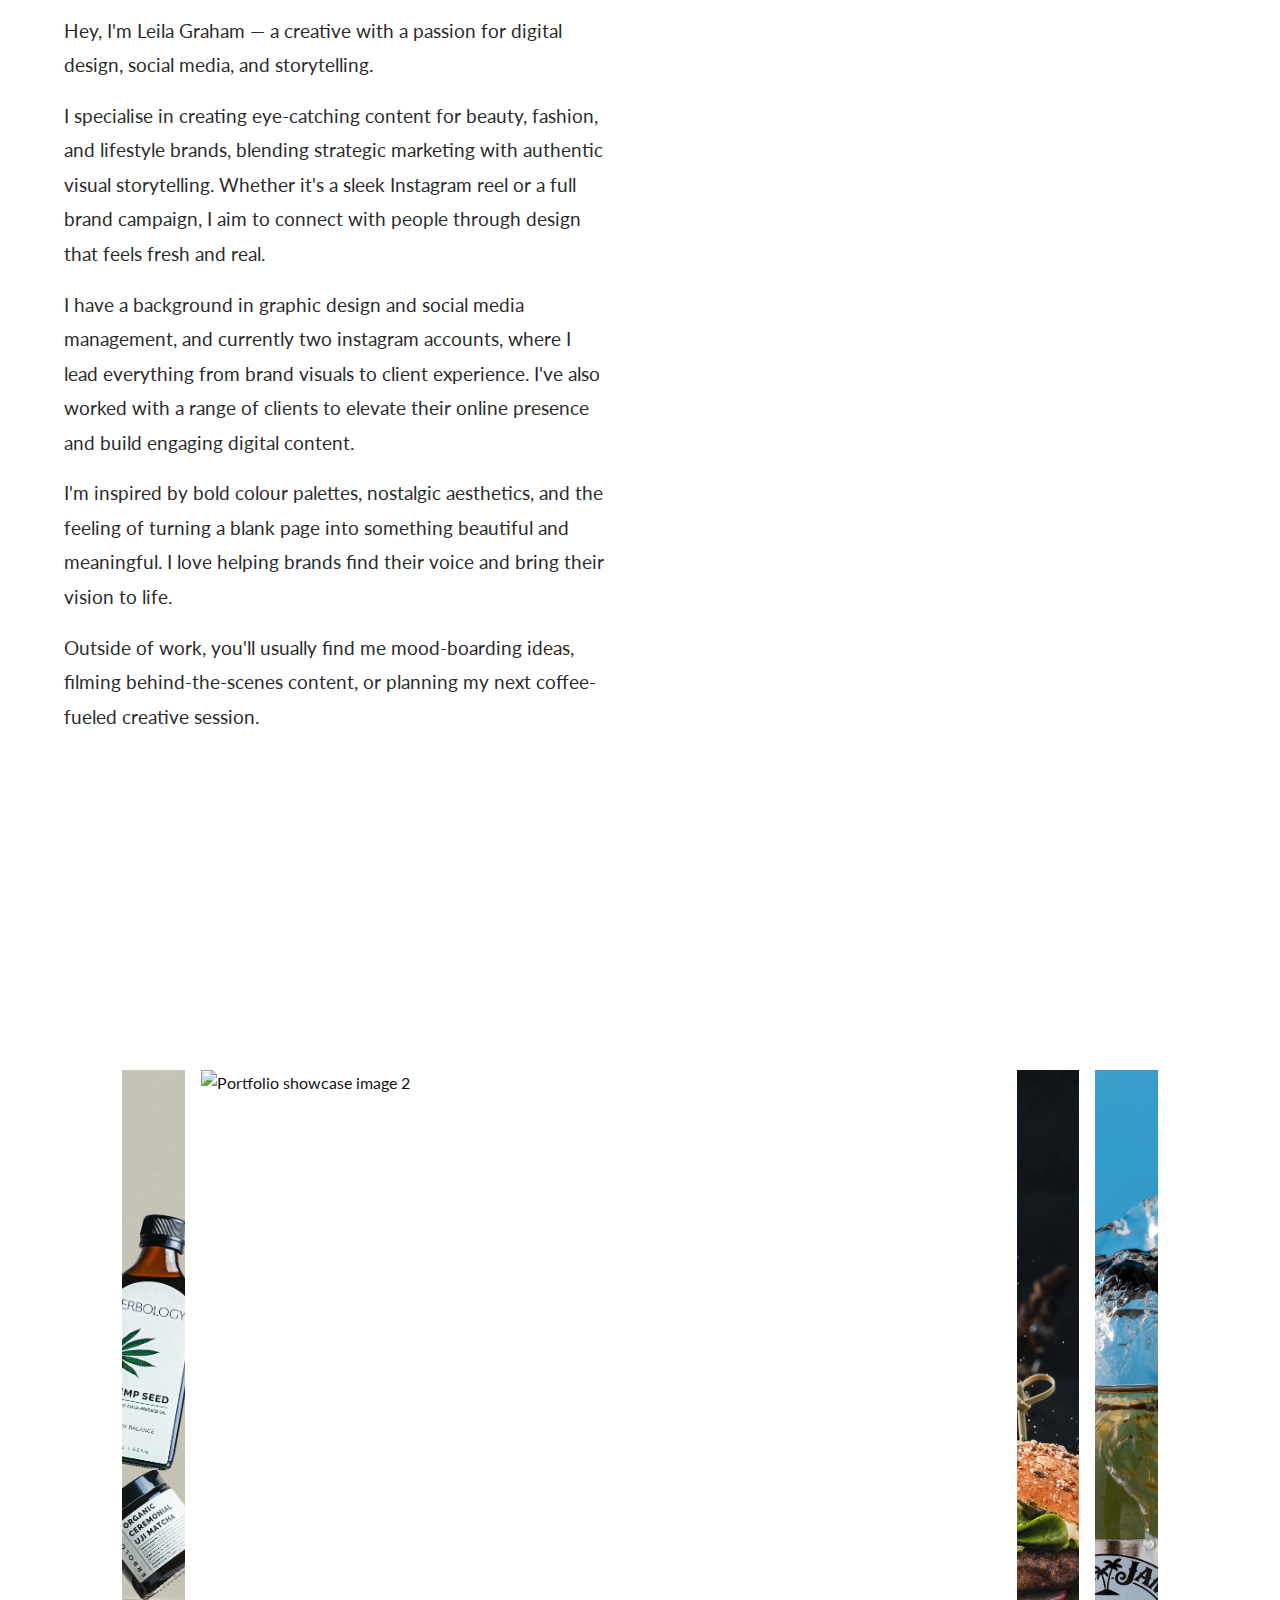
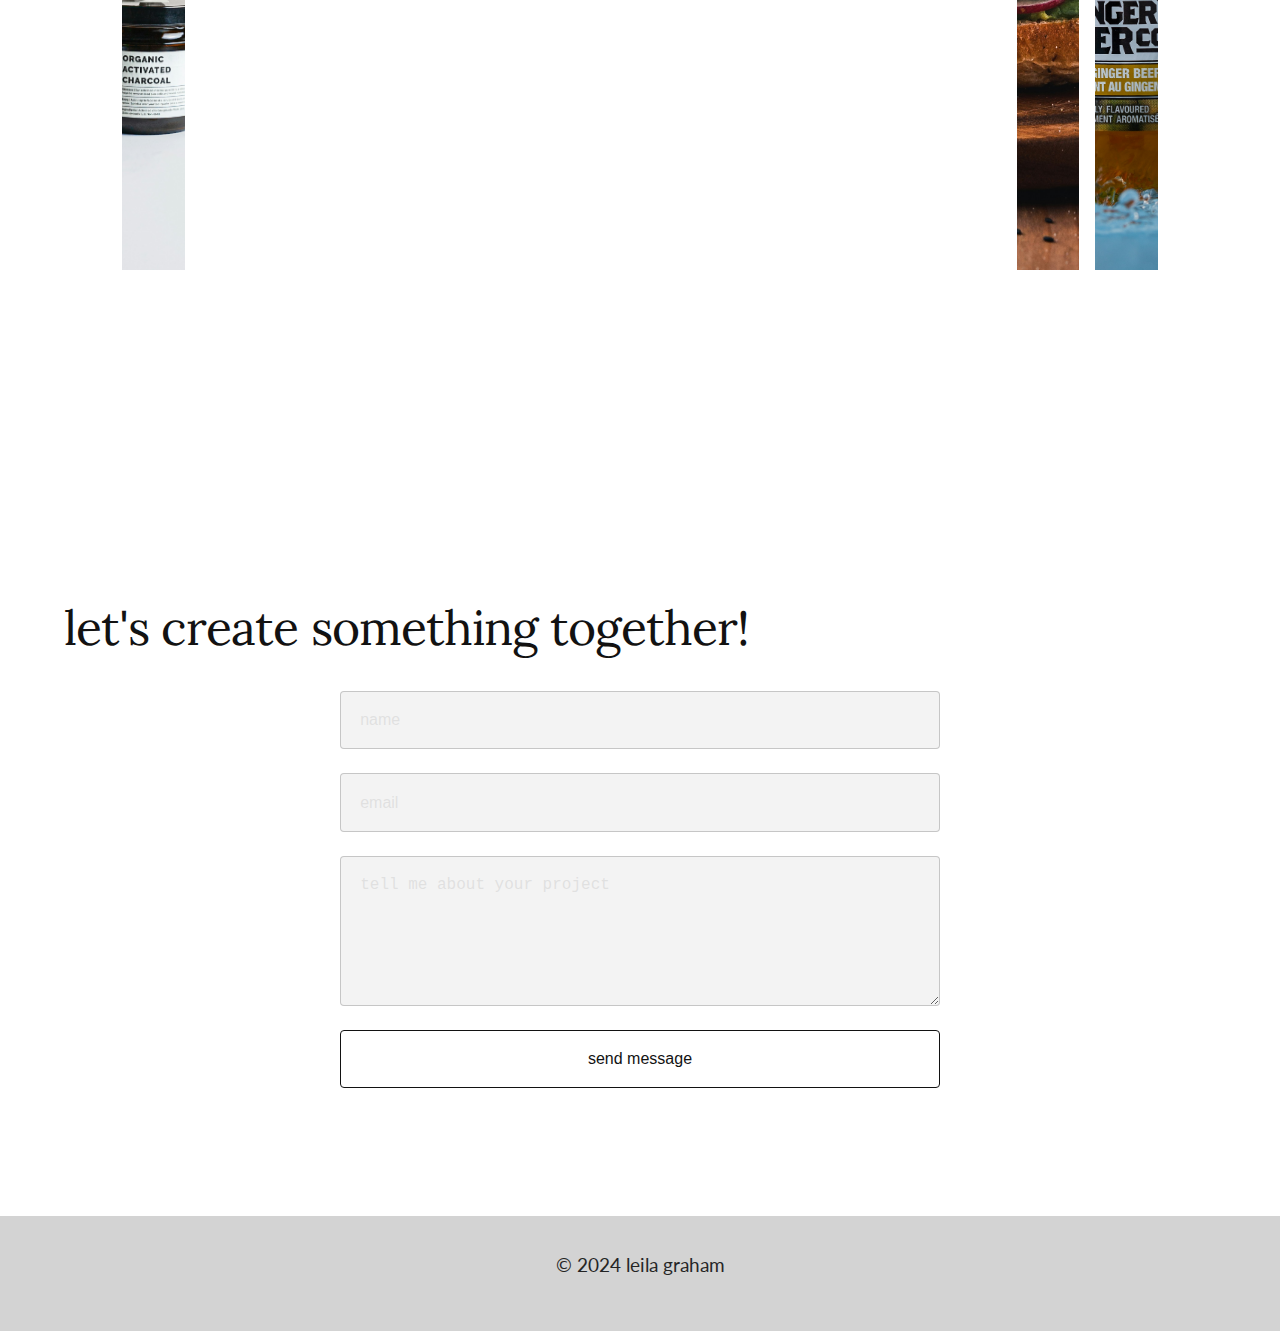
==== commit b244a0f1: "styling pages" ====
--- a/index.html
+++ b/index.html
@@ -100,13 +100,7 @@
       <div class="logo"><a href="index.html">Leila Graham</a></div>
       <ul class="nav-links">
         <li><a href="index.html">Home</a></li>
-        <li class="dropdown">
-          <a href="portfolio.html">Portfolio</a>
-          <div class="dropdown-content">
-            <a href="photography portfolio.html">Photography</a>
-            <a href="video portfolio.html">Video</a>
-          </div>
-        </li>
+        <li><a href="portfolio.html">Portfolio</a></li>
         <li><a href="about.html">About</a></li>
         <li><a href="contact.html">Contact</a></li>
       </ul>
@@ -188,28 +182,36 @@
           <div class="straight-content">
             <div class="image-grid">
               <img 
-                src="https://via.placeholder.com/400x400/f5f5f5/666666?text=Image+1" 
-                alt="Placeholder Image 1" 
-                class="grid-image"
-                loading="lazy"
-              />
-              <img 
-                src="https://via.placeholder.com/400x400/f5f5f5/666666?text=Image+2" 
-                alt="Placeholder Image 2" 
-                class="grid-image"
-                loading="lazy"
-              />
-              <img 
-                src="https://via.placeholder.com/400x400/f5f5f5/666666?text=Image+3" 
-                alt="Placeholder Image 3" 
-                class="grid-image"
-                loading="lazy"
-              />
-              <img 
-                src="https://via.placeholder.com/400x400/f5f5f5/666666?text=Image+4" 
-                alt="Placeholder Image 4" 
-                class="grid-image"
-                loading="lazy"
+                src="images/homepage-image-1.jpg" 
+                alt="Portfolio showcase image 1" 
+                class="grid-image"
+                loading="lazy"
+                width="800"
+                height="800"
+              />
+              <img 
+                src="images/homepage-image-2.jpg" 
+                alt="Portfolio showcase image 2" 
+                class="grid-image"
+                loading="lazy"
+                width="800"
+                height="800"
+              />
+              <img 
+                src="images/homepage-image-3.jpg" 
+                alt="Portfolio showcase image 3" 
+                class="grid-image"
+                loading="lazy"
+                width="800"
+                height="800"
+              />
+              <img 
+                src="images/homepage-image-4.jpg" 
+                alt="Portfolio showcase image 4" 
+                class="grid-image"
+                loading="lazy"
+                width="800"
+                height="800"
               />
             </div>
           </div>
--- a/styles.css
+++ b/styles.css
@@ -223,11 +223,20 @@
   width: 100%;
   height: 100%;
   background: linear-gradient(
-    45deg,
-    rgba(80, 216, 215, 0.05),
-    rgba(255, 182, 193, 0.05)
+    to bottom,
+    rgba(245, 245, 245, 0.3),
+    rgba(250, 250, 250, 0.1)
   );
   pointer-events: none;
+}
+
+/* Dark theme adjustment for hero gradient */
+[data-theme="dark"] .hero::after {
+  background: linear-gradient(
+    to bottom,
+    rgba(30, 30, 30, 0.3),
+    rgba(25, 25, 25, 0.1)
+  );
 }
 
 .hero-text {
--- a/styles.css
+++ b/styles.css
@@ -223,11 +223,20 @@
   width: 100%;
   height: 100%;
   background: linear-gradient(
-    45deg,
-    rgba(80, 216, 215, 0.05),
-    rgba(255, 182, 193, 0.05)
+    to bottom,
+    rgba(245, 245, 245, 0.3),
+    rgba(250, 250, 250, 0.1)
   );
   pointer-events: none;
+}
+
+/* Dark theme adjustment for hero gradient */
+[data-theme="dark"] .hero::after {
+  background: linear-gradient(
+    to bottom,
+    rgba(30, 30, 30, 0.3),
+    rgba(25, 25, 25, 0.1)
+  );
 }
 
 .hero-text {
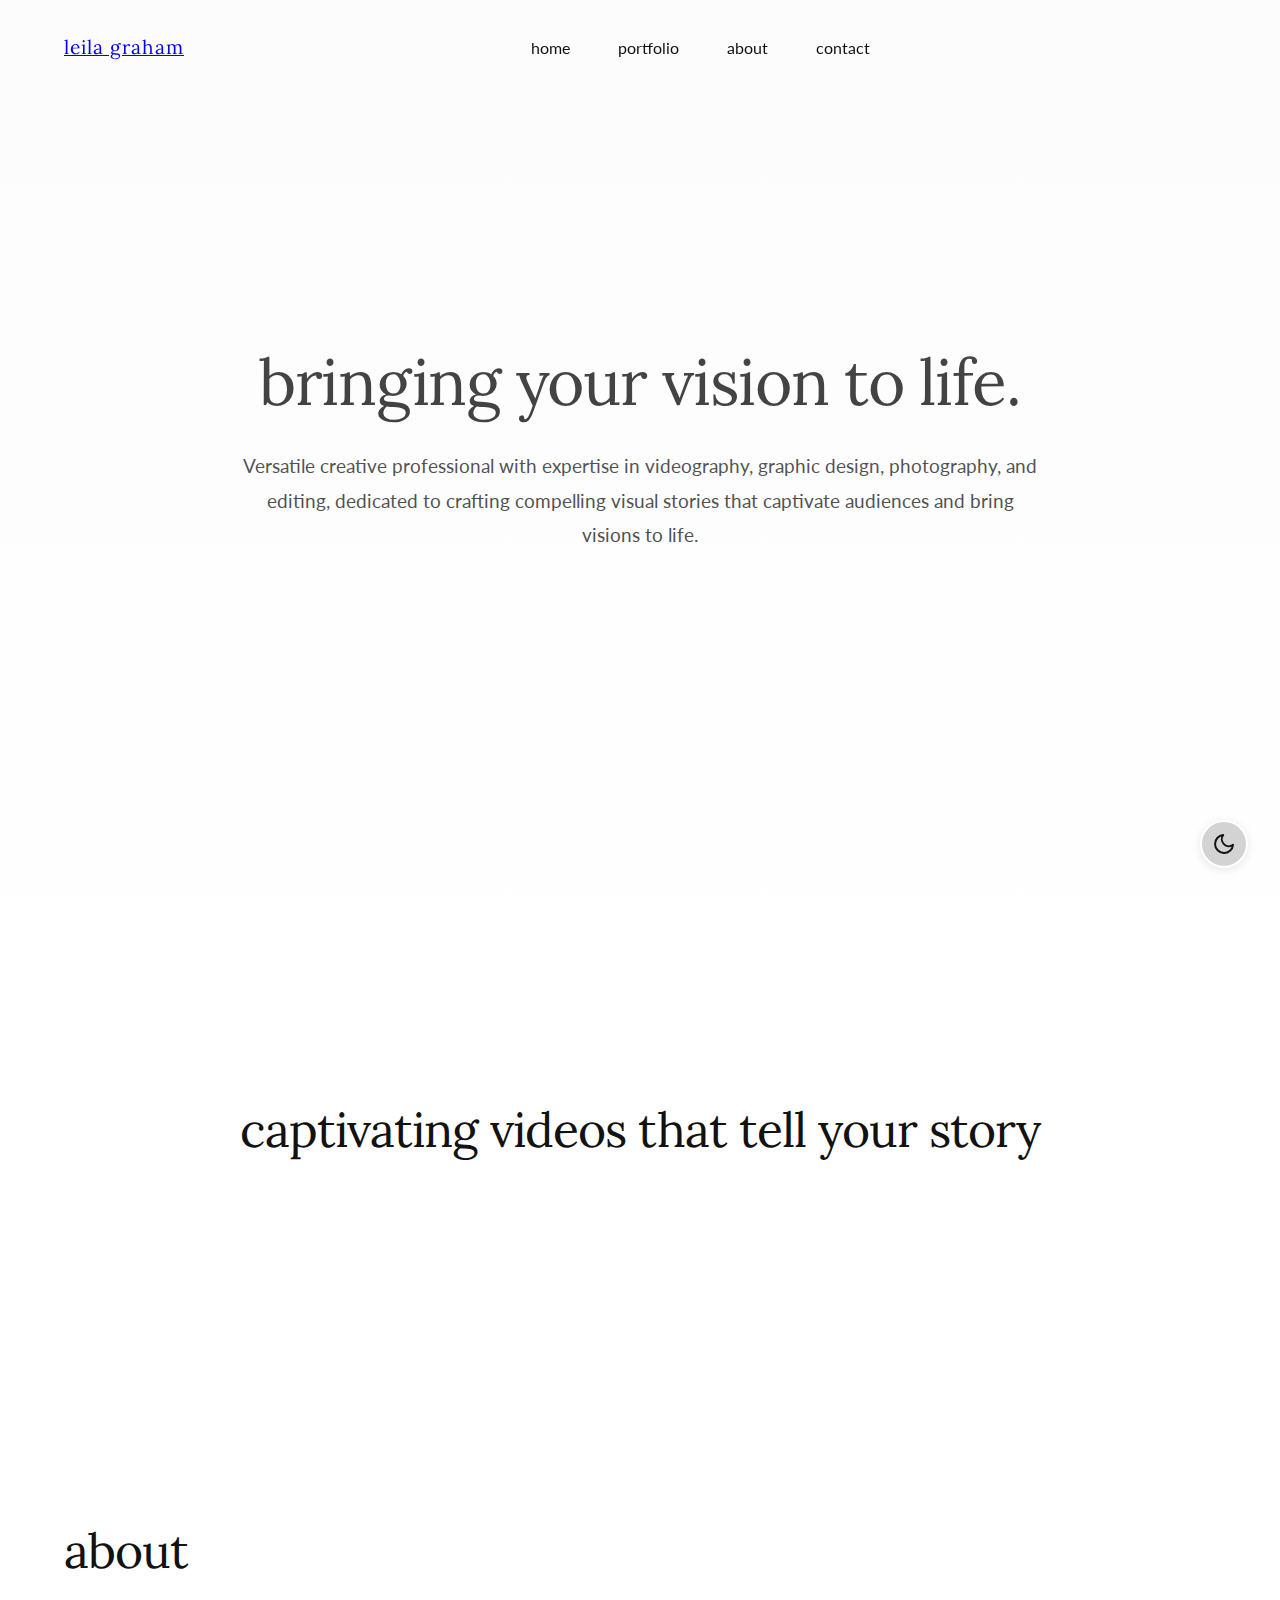
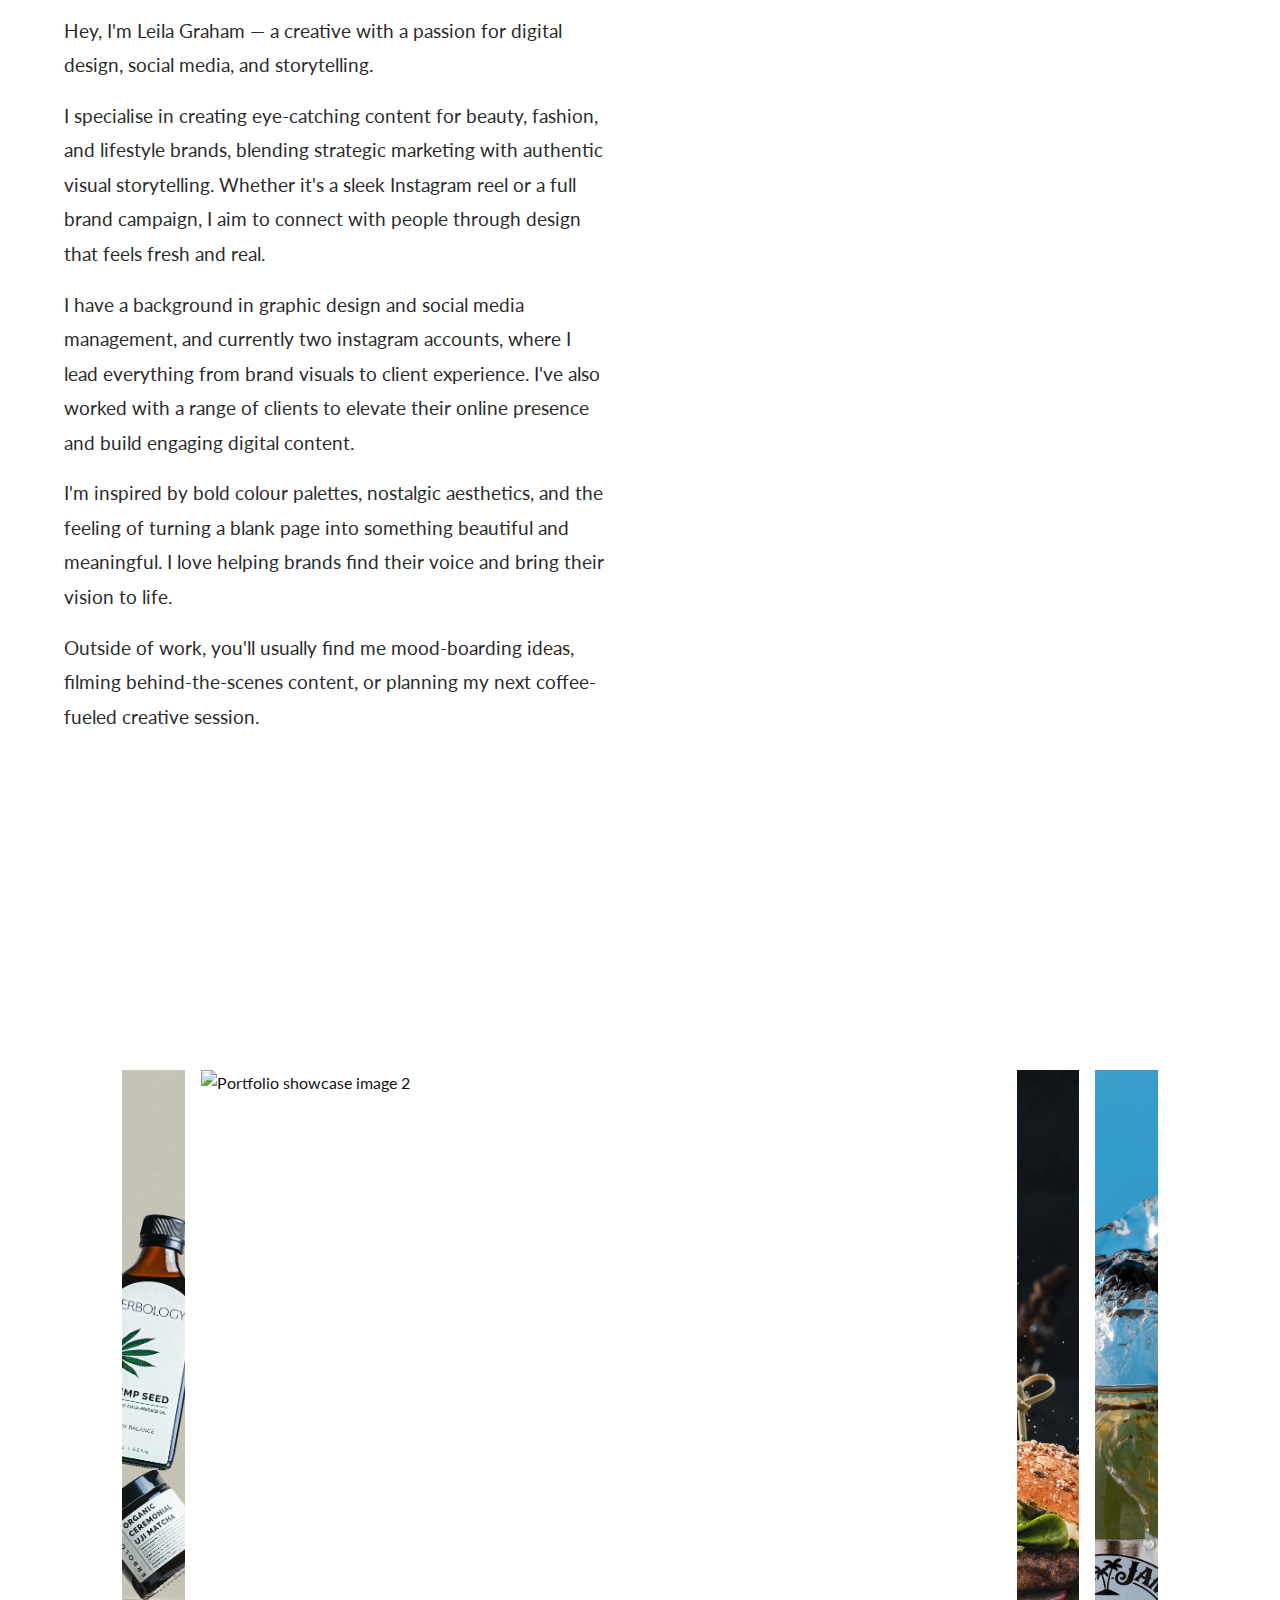
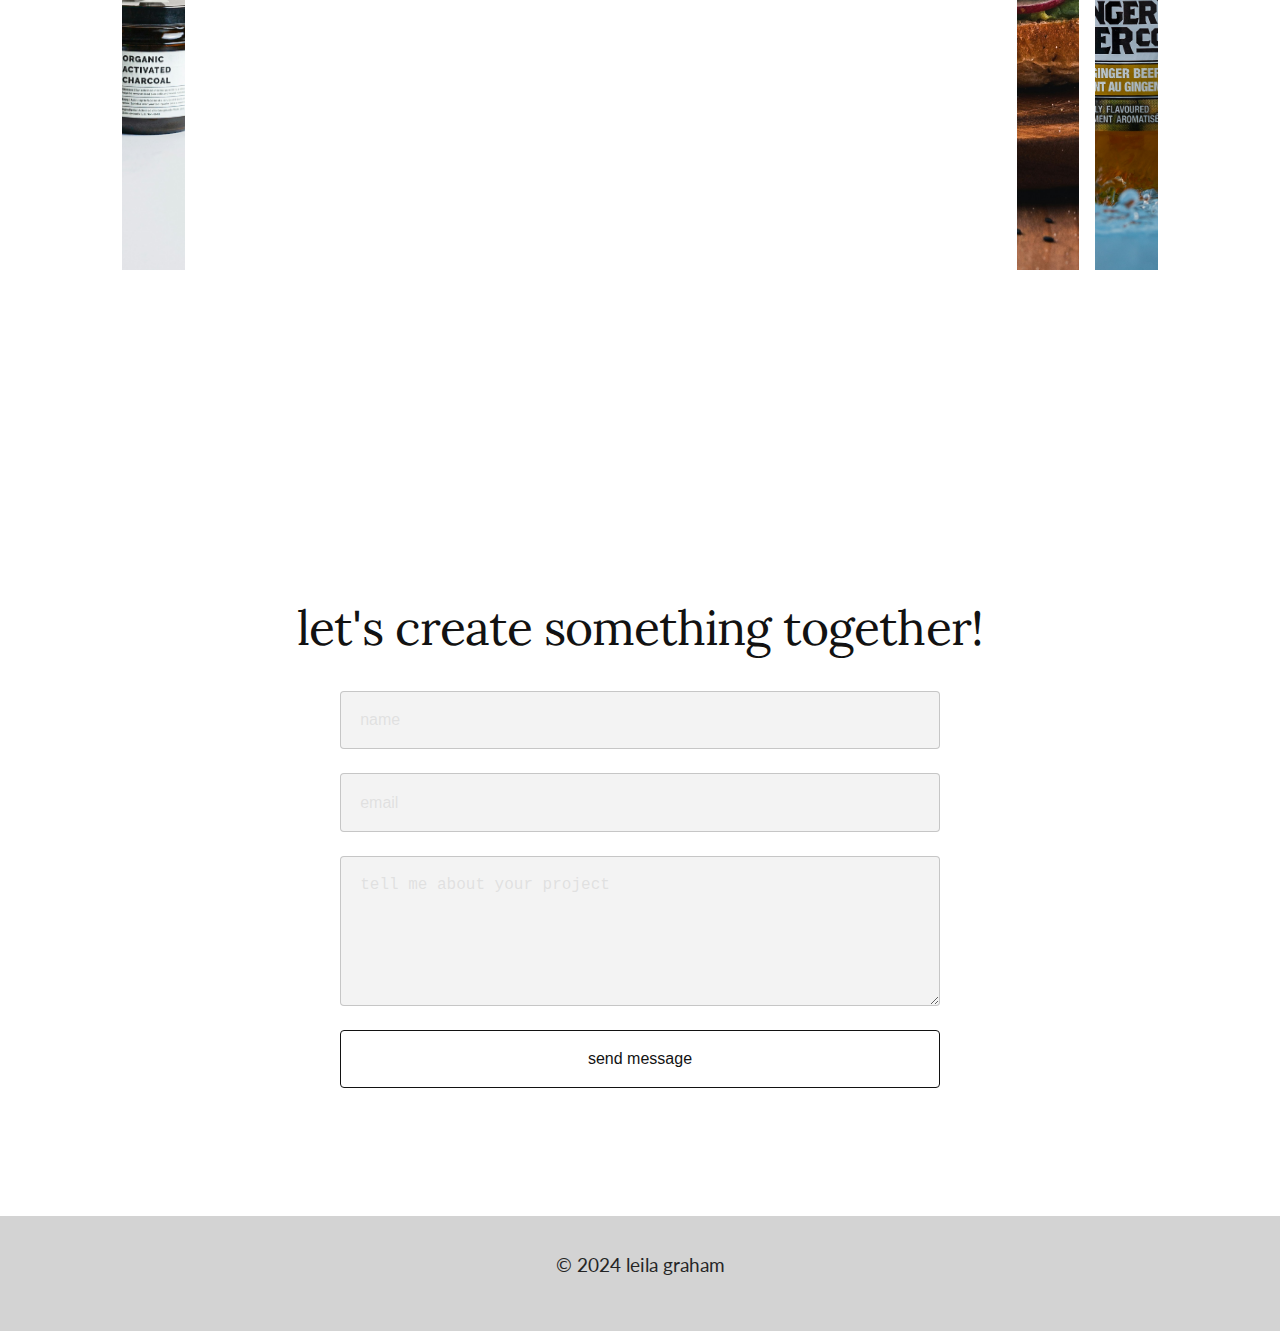
==== commit b23abf78: "centered title" ====
--- a/index.html
+++ b/index.html
@@ -221,7 +221,7 @@
       <section id="contact" class="contact-section">
           <div class="straight-container">
           <div class="straight-content">
-            <h2>Let's create something together!</h2>
+            <h2 style="text-align: center;">let's create something together!</h2>
             <form id="contact-form" action="https://formspree.io/f/xaneavwg" method="POST" novalidate>
               <div class="form-group">
                 <input 
--- a/styles.css
+++ b/styles.css
@@ -241,9 +241,10 @@
 
 .hero-text {
   max-width: 800px;
-  margin-top: 2rem;
+  margin: 2rem auto 0;
   color: var(--text-primary);
   position: relative;
+  text-align: center;
 }
 
 /* Tagline Section */
@@ -798,3 +799,7 @@
     gap: 0.5rem;
   }
 }
+
+.contact-section h2 {
+  text-align: center;
+}
--- a/styles.css
+++ b/styles.css
@@ -241,9 +241,10 @@
 
 .hero-text {
   max-width: 800px;
-  margin-top: 2rem;
+  margin: 2rem auto 0;
   color: var(--text-primary);
   position: relative;
+  text-align: center;
 }
 
 /* Tagline Section */
@@ -798,3 +799,7 @@
     gap: 0.5rem;
   }
 }
+
+.contact-section h2 {
+  text-align: center;
+}
